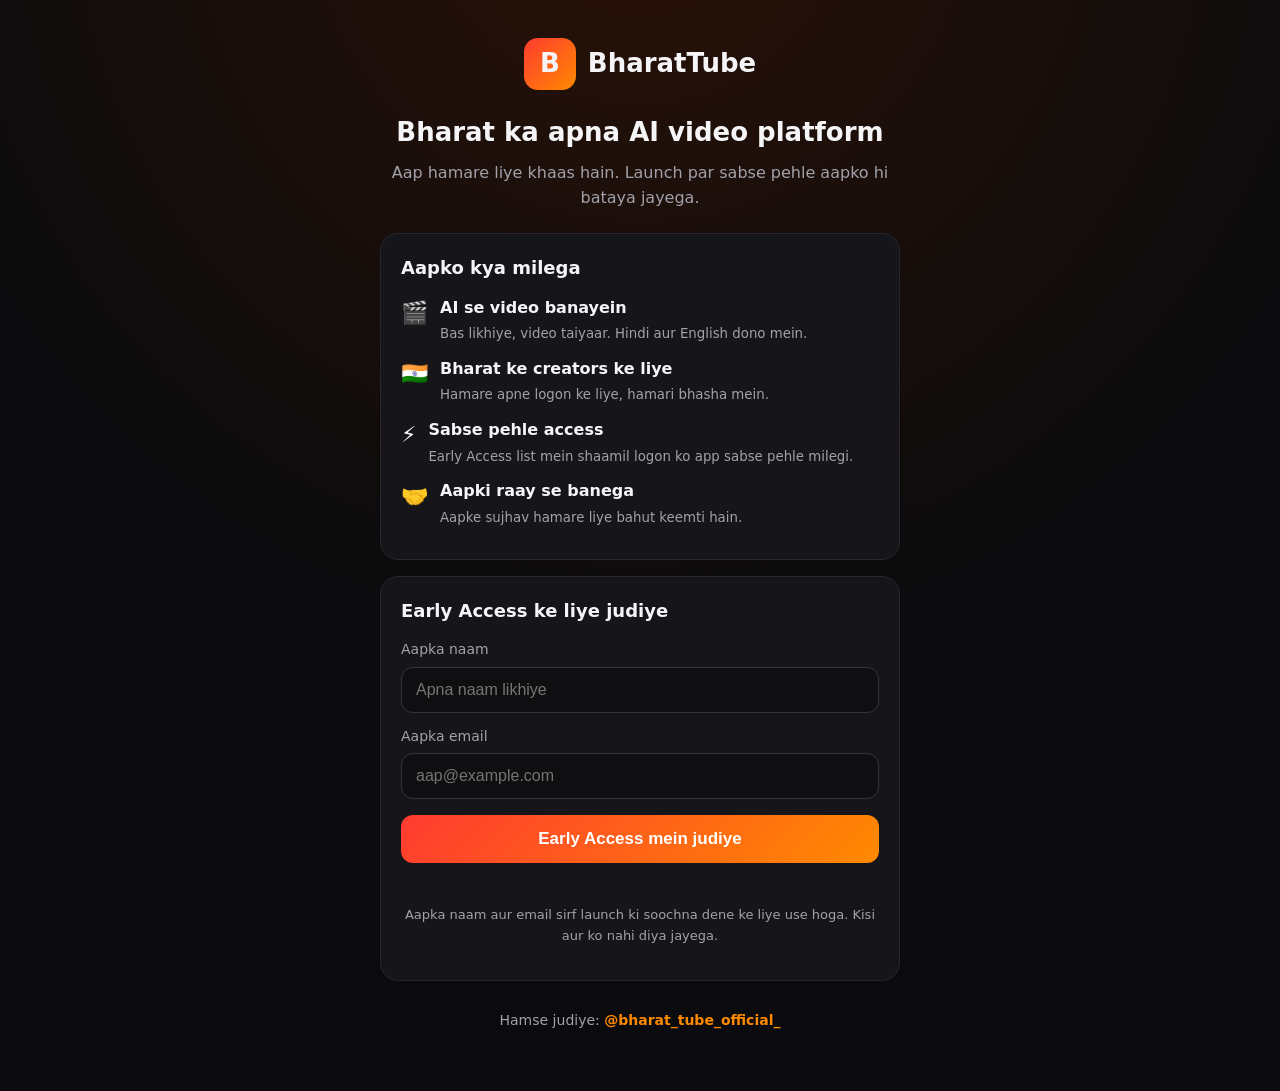
==== index.html @ d13e8d74 "Early access site" ====
<!doctype html><html lang="hi"><head><meta charset="utf-8"><meta name="viewport" content="width=device-width,initial-scale=1">
<title>BharatTube - Early Access</title><meta name="description" content="Bharat ka apna AI video platform. Early Access ke liye aaj hi apna naam darj karein.">
<link rel="stylesheet" href="style.css"></head><body><div class="wrap">
<div class="logo"><div class="mark">B</div><div class="brand">BharatTube</div></div>
<h1>Bharat ka apna AI video platform</h1>
<p class="sub">Aap hamare liye khaas hain. Launch par sabse pehle aapko hi bataya jayega.</p>
<div class="card"><h2>Aapko kya milega</h2>
<div class="f"><span>🎬</span><div><b>AI se video banayein</b><small>Bas likhiye, video taiyaar. Hindi aur English dono mein.</small></div></div>
<div class="f"><span>🇮🇳</span><div><b>Bharat ke creators ke liye</b><small>Hamare apne logon ke liye, hamari bhasha mein.</small></div></div>
<div class="f"><span>⚡</span><div><b>Sabse pehle access</b><small>Early Access list mein shaamil logon ko app sabse pehle milegi.</small></div></div>
<div class="f"><span>🤝</span><div><b>Aapki raay se banega</b><small>Aapke sujhav hamare liye bahut keemti hain.</small></div></div></div>
<div class="card" id="formCard"><h2>Early Access ke liye judiye</h2>
<form id="f"><label for="n">Aapka naam</label><input id="n" required maxlength="80" autocomplete="name" placeholder="Apna naam likhiye">
<label for="e">Aapka email</label><input id="e" type="email" required maxlength="120" autocomplete="email" placeholder="aap@example.com">
<button id="b">Early Access mein judiye</button><div class="msg" id="m"></div></form>
<p class="note">Aapka naam aur email sirf launch ki soochna dene ke liye use hoga. Kisi aur ko nahi diya jayega.</p></div>
<div class="card ok hide" id="ok"><h2 id="t"></h2><p>Aap Early Access list mein hain. Launch par sabse pehle aapko batayenge. Aapka bahut shukriya.</p><div class="num" id="pos"></div></div>
<footer>Hamse judiye: <a href="https://www.instagram.com/bharat_tube_official_/" target="_blank" rel="noopener">@bharat_tube_official_</a></footer>
</div><script src="config.js"></script><script src="app.js"></script></body></html>
---- style.css ----
:root{--bg:#0b0b0d;--card:#16161a;--red:#ff3b30;--orange:#ff8a00;--tx:#f5f5f7;--mu:#a1a1aa}
*{box-sizing:border-box}body{margin:0;background:radial-gradient(circle at 50% -10%,#2a1208,#0b0b0d 55%);color:var(--tx);font-family:system-ui,-apple-system,Segoe UI,Roboto,sans-serif;line-height:1.6}
.wrap{max-width:560px;margin:0 auto;padding:28px 20px 60px}
.logo{display:flex;align-items:center;gap:12px;justify-content:center;margin-top:10px}
.mark{width:52px;height:52px;border-radius:14px;background:linear-gradient(135deg,var(--red),var(--orange));display:grid;place-items:center;font-weight:800;font-size:26px}
.brand{font-size:26px;font-weight:800}
h1{text-align:center;font-size:26px;margin:22px 0 6px}
.sub{text-align:center;color:var(--mu);margin:0 0 22px}
.card{background:var(--card);border:1px solid #26262c;border-radius:18px;padding:20px;margin:16px 0}
.card h2{margin:0 0 12px;font-size:18px}
.f{display:flex;gap:12px;margin:10px 0}.f span{font-size:22px}.f b{display:block}.f small{color:var(--mu)}
label{display:block;margin:12px 0 6px;font-size:14px;color:var(--mu)}
input{width:100%;padding:13px 14px;border-radius:12px;border:1px solid #33333a;background:#0f0f12;color:var(--tx);font-size:16px}
input:focus{outline:2px solid var(--orange);border-color:transparent}
button{width:100%;margin-top:16px;padding:14px;border:0;border-radius:12px;background:linear-gradient(135deg,var(--red),var(--orange));color:#fff;font-size:17px;font-weight:700;cursor:pointer}
button:disabled{opacity:.6}
.msg{margin-top:12px;color:#ff6b61;font-size:14px;min-height:20px}
.ok{text-align:center}.ok h2{font-size:22px}.num{display:inline-block;margin-top:8px;padding:8px 18px;border-radius:999px;background:#241309;border:1px solid var(--orange);color:var(--orange);font-weight:700}
.note{color:var(--mu);font-size:13px;text-align:center;margin-top:10px}
footer{text-align:center;margin-top:28px;color:var(--mu);font-size:14px}footer a{color:var(--orange);text-decoration:none;font-weight:600}
table{width:100%;border-collapse:collapse;font-size:14px}td,th{text-align:left;padding:8px 6px;border-bottom:1px solid #26262c;word-break:break-all}
.stat{font-size:40px;font-weight:800;color:var(--orange)}
.hide{display:none}
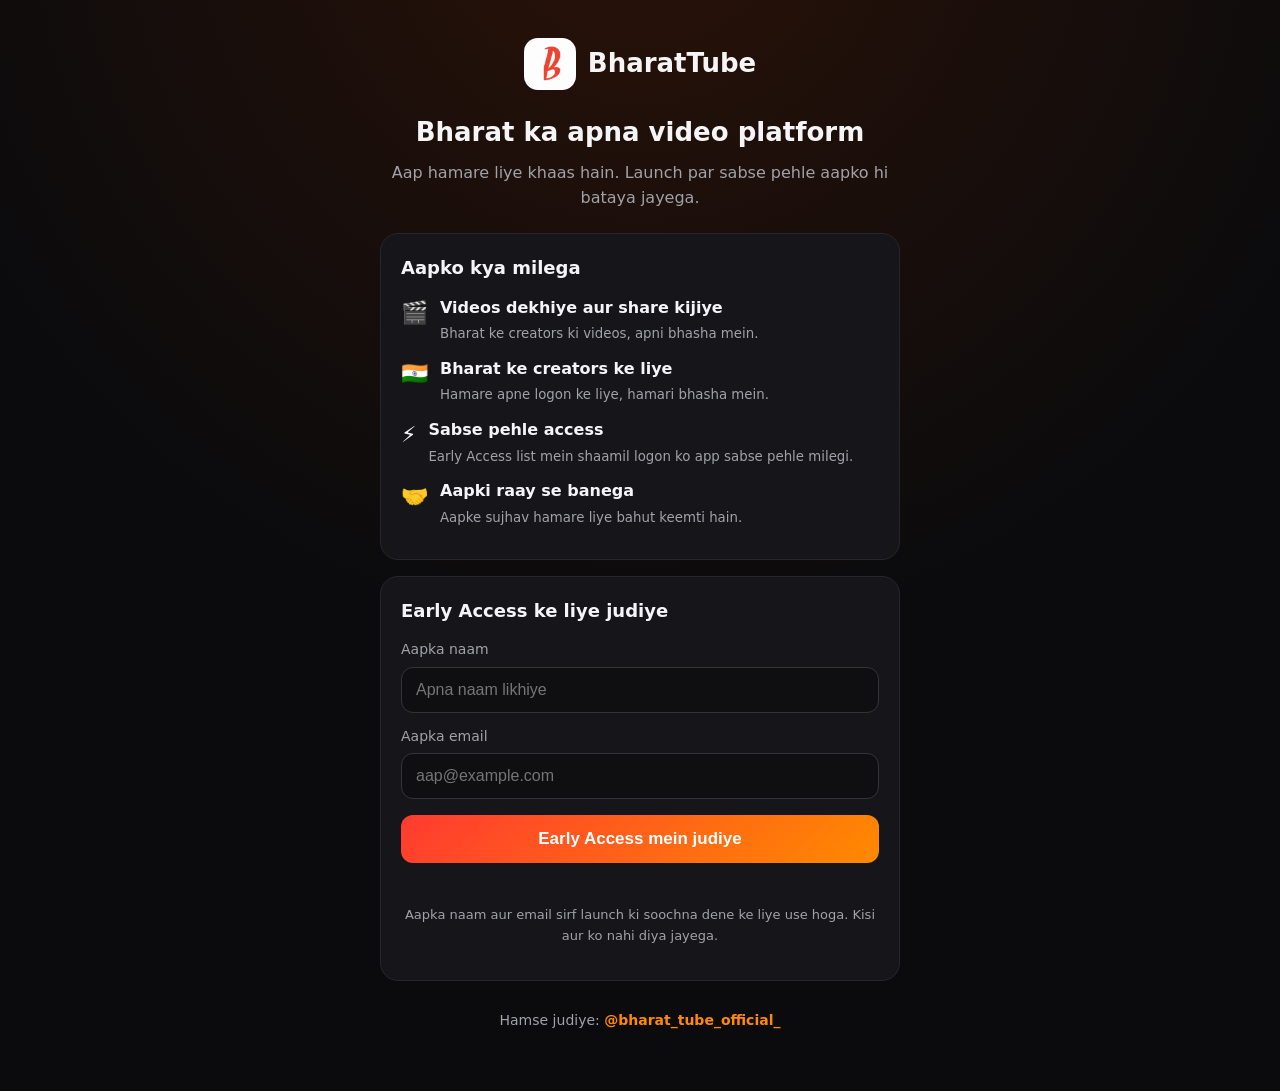
==== commit 9ffc66ce: "Fix copy: BharatTube is a YouTube-like Indian video app, not AI; use Instagram profile photo as logo" ====
--- a/index.html
+++ b/index.html
@@ -1,11 +1,11 @@
 <!doctype html><html lang="hi"><head><meta charset="utf-8"><meta name="viewport" content="width=device-width,initial-scale=1">
-<title>BharatTube - Early Access</title><meta name="description" content="Bharat ka apna AI video platform. Early Access ke liye aaj hi apna naam darj karein.">
+<title>BharatTube - Early Access</title><meta name="description" content="Bharat ka apna video platform. Early Access ke liye aaj hi apna naam darj karein.">
 <link rel="stylesheet" href="style.css"></head><body><div class="wrap">
-<div class="logo"><div class="mark">B</div><div class="brand">BharatTube</div></div>
-<h1>Bharat ka apna AI video platform</h1>
+<div class="logo"><img class="mark" src="logo.jpg" alt="BharatTube logo"><div class="brand">BharatTube</div></div>
+<h1>Bharat ka apna video platform</h1>
 <p class="sub">Aap hamare liye khaas hain. Launch par sabse pehle aapko hi bataya jayega.</p>
 <div class="card"><h2>Aapko kya milega</h2>
-<div class="f"><span>🎬</span><div><b>AI se video banayein</b><small>Bas likhiye, video taiyaar. Hindi aur English dono mein.</small></div></div>
+<div class="f"><span>🎬</span><div><b>Videos dekhiye aur share kijiye</b><small>Bharat ke creators ki videos, apni bhasha mein.</small></div></div>
 <div class="f"><span>🇮🇳</span><div><b>Bharat ke creators ke liye</b><small>Hamare apne logon ke liye, hamari bhasha mein.</small></div></div>
 <div class="f"><span>⚡</span><div><b>Sabse pehle access</b><small>Early Access list mein shaamil logon ko app sabse pehle milegi.</small></div></div>
 <div class="f"><span>🤝</span><div><b>Aapki raay se banega</b><small>Aapke sujhav hamare liye bahut keemti hain.</small></div></div></div>
--- a/style.css
+++ b/style.css
@@ -2,7 +2,7 @@
 *{box-sizing:border-box}body{margin:0;background:radial-gradient(circle at 50% -10%,#2a1208,#0b0b0d 55%);color:var(--tx);font-family:system-ui,-apple-system,Segoe UI,Roboto,sans-serif;line-height:1.6}
 .wrap{max-width:560px;margin:0 auto;padding:28px 20px 60px}
 .logo{display:flex;align-items:center;gap:12px;justify-content:center;margin-top:10px}
-.mark{width:52px;height:52px;border-radius:14px;background:linear-gradient(135deg,var(--red),var(--orange));display:grid;place-items:center;font-weight:800;font-size:26px}
+.mark{width:52px;height:52px;border-radius:14px;object-fit:cover;background:#fff}
 .brand{font-size:26px;font-weight:800}
 h1{text-align:center;font-size:26px;margin:22px 0 6px}
 .sub{text-align:center;color:var(--mu);margin:0 0 22px}
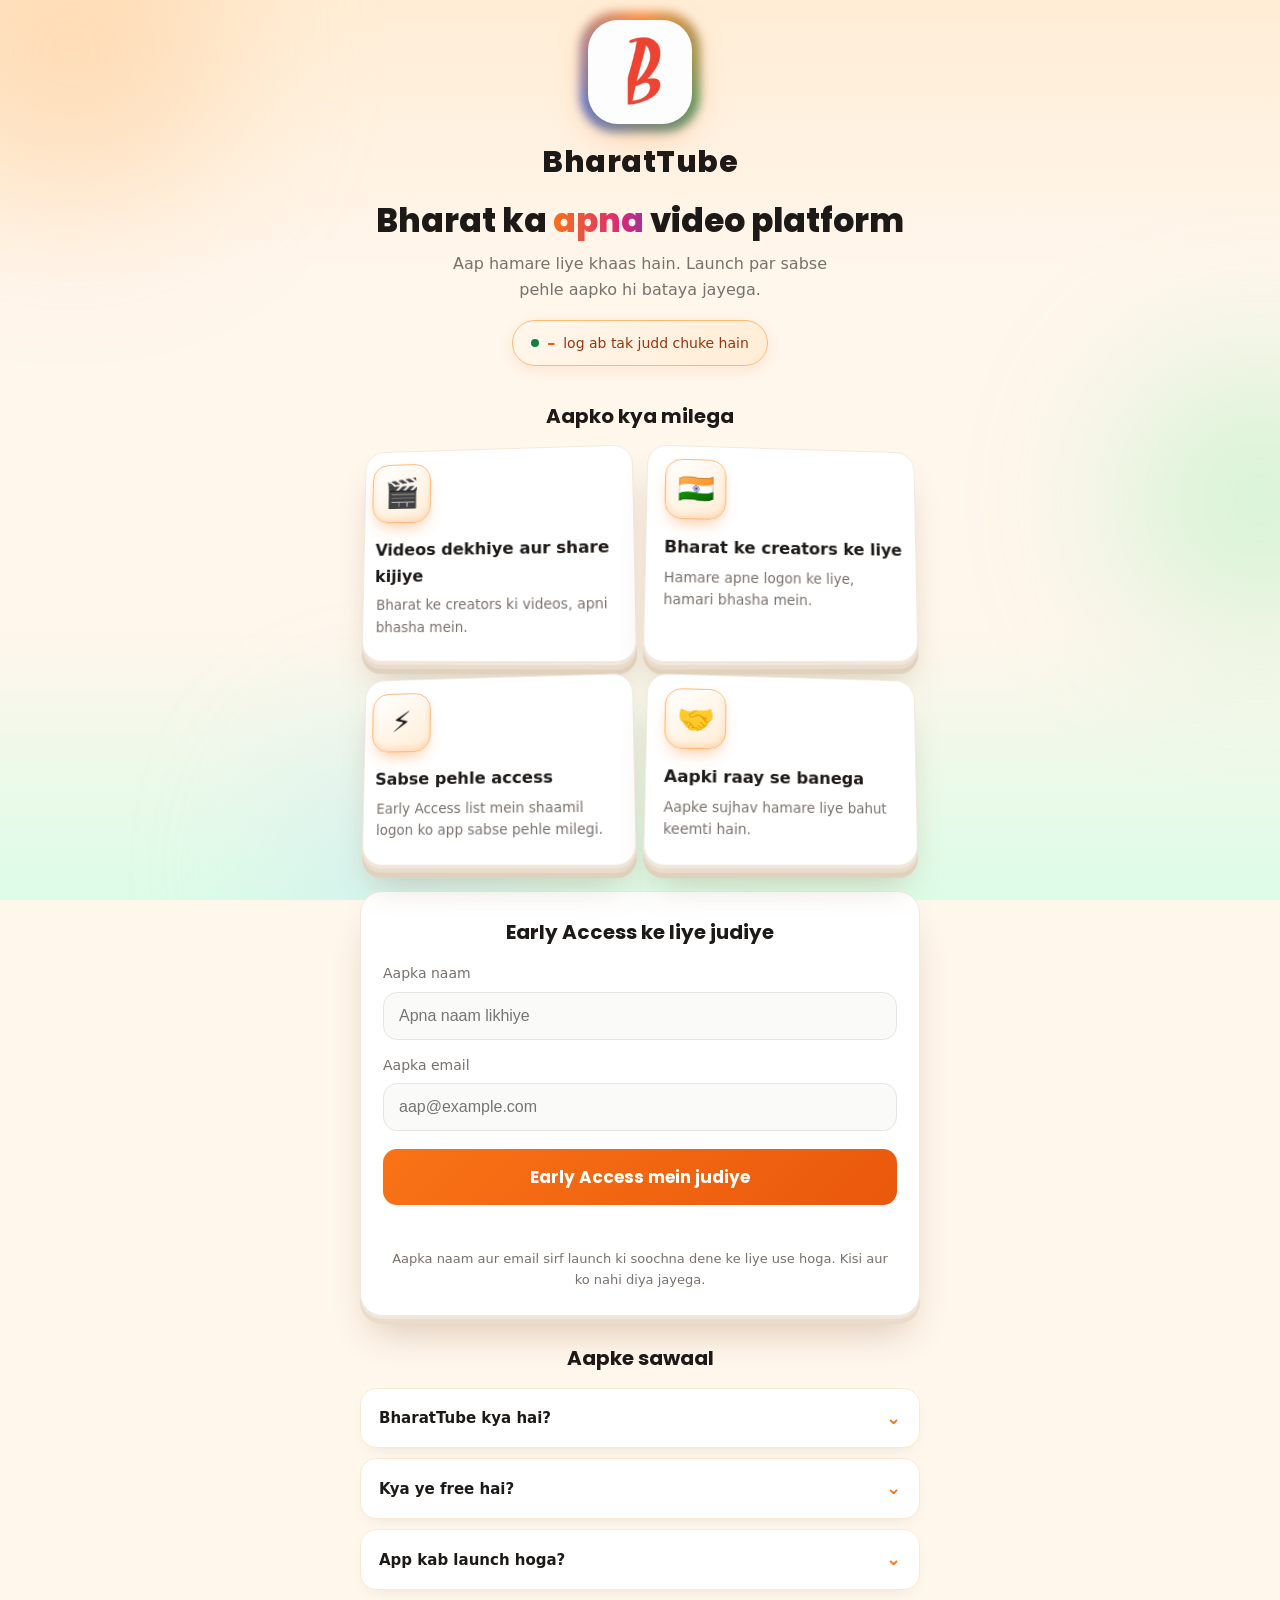
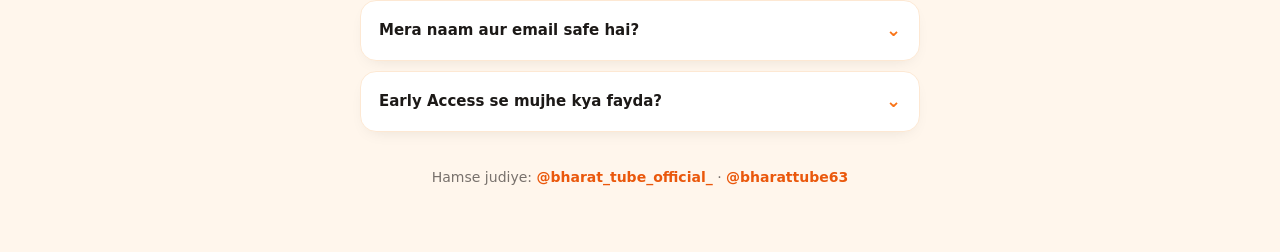
==== commit b723fba8: "Finalize: colorful Indian look becomes the live site (user picked option 2); preview folders removed" ====
--- a/index.html
+++ b/index.html
@@ -1,19 +1,44 @@
 <!doctype html><html lang="hi"><head><meta charset="utf-8"><meta name="viewport" content="width=device-width,initial-scale=1">
-<title>BharatTube - Early Access</title><meta name="description" content="Bharat ka apna video platform. Early Access ke liye aaj hi apna naam darj karein.">
-<link rel="stylesheet" href="style.css"></head><body><div class="wrap">
-<div class="logo"><img class="mark" src="logo.jpg" alt="BharatTube logo"><div class="brand">BharatTube</div></div>
-<h1>Bharat ka apna video platform</h1>
+<title>BharatTube - Early Access</title>
+<meta name="description" content="Bharat ka apna video platform. Early Access ke liye aaj hi apna naam darj karein.">
+<link rel="preconnect" href="https://fonts.googleapis.com"><link rel="preconnect" href="https://fonts.gstatic.com" crossorigin>
+<link href="https://fonts.googleapis.com/css2?family=Poppins:wght@500;600;700;800&display=swap" rel="stylesheet">
+<link rel="stylesheet" href="style.css"></head><body>
+<div class="orbs"><i class="o1"></i><i class="o2"></i><i class="o3"></i></div>
+<main class="wrap">
+<header class="hero reveal">
+<div class="logo"><span class="ring"></span><img class="mark" src="logo.jpg" alt="BharatTube logo"></div>
+<div class="brand">BharatTube</div>
+<h1>Bharat ka <span class="grad">apna</span> video platform</h1>
 <p class="sub">Aap hamare liye khaas hain. Launch par sabse pehle aapko hi bataya jayega.</p>
-<div class="card"><h2>Aapko kya milega</h2>
-<div class="f"><span>🎬</span><div><b>Videos dekhiye aur share kijiye</b><small>Bharat ke creators ki videos, apni bhasha mein.</small></div></div>
-<div class="f"><span>🇮🇳</span><div><b>Bharat ke creators ke liye</b><small>Hamare apne logon ke liye, hamari bhasha mein.</small></div></div>
-<div class="f"><span>⚡</span><div><b>Sabse pehle access</b><small>Early Access list mein shaamil logon ko app sabse pehle milegi.</small></div></div>
-<div class="f"><span>🤝</span><div><b>Aapki raay se banega</b><small>Aapke sujhav hamare liye bahut keemti hain.</small></div></div></div>
-<div class="card" id="formCard"><h2>Early Access ke liye judiye</h2>
+<div class="counter" id="counter" hidden><span class="dot"></span><b id="count">–</b><span>log ab tak judd chuke hain</span></div>
+</header>
+<section class="reveal"><h2 class="sect">Aapko kya milega</h2>
+<div class="grid">
+<div class="fcard"><div class="ico">🎬</div><b>Videos dekhiye aur share kijiye</b><small>Bharat ke creators ki videos, apni bhasha mein.</small></div>
+<div class="fcard"><div class="ico">🇮🇳</div><b>Bharat ke creators ke liye</b><small>Hamare apne logon ke liye, hamari bhasha mein.</small></div>
+<div class="fcard"><div class="ico">⚡</div><b>Sabse pehle access</b><small>Early Access list mein shaamil logon ko app sabse pehle milegi.</small></div>
+<div class="fcard"><div class="ico">🤝</div><b>Aapki raay se banega</b><small>Aapke sujhav hamare liye bahut keemti hain.</small></div>
+</div></section>
+<section class="card reveal" id="formCard"><h2>Early Access ke liye judiye</h2>
 <form id="f"><label for="n">Aapka naam</label><input id="n" required maxlength="80" autocomplete="name" placeholder="Apna naam likhiye">
 <label for="e">Aapka email</label><input id="e" type="email" required maxlength="120" autocomplete="email" placeholder="aap@example.com">
 <button id="b">Early Access mein judiye</button><div class="msg" id="m"></div></form>
-<p class="note">Aapka naam aur email sirf launch ki soochna dene ke liye use hoga. Kisi aur ko nahi diya jayega.</p></div>
-<div class="card ok hide" id="ok"><h2 id="t"></h2><p>Aap Early Access list mein hain. Launch par sabse pehle aapko batayenge. Aapka bahut shukriya.</p><div class="num" id="pos"></div></div>
-<footer>Hamse judiye: <a href="https://www.instagram.com/bharat_tube_official_/" target="_blank" rel="noopener">@bharat_tube_official_</a></footer>
-</div><script src="config.js"></script><script src="app.js"></script></body></html>
+<p class="note">Aapka naam aur email sirf launch ki soochna dene ke liye use hoga. Kisi aur ko nahi diya jayega.</p></section>
+<section class="card ok hide" id="ok"><div class="okemoji">🙏</div><h2 id="t"></h2>
+<p>Aap Early Access list mein hain. Launch par sabse pehle aapko batayenge. Aapka bahut shukriya.</p>
+<div class="num" id="pos"></div>
+<div class="insta-box"><p class="insta-txt">Updates pane ke liye humare Instagram page ko follow kijiye</p>
+<div class="insta-btns"><a class="insta-btn" href="https://www.instagram.com/bharat_tube_official_/" target="_blank" rel="noopener"><span class="ig-ico">📸</span>@bharat_tube_official_</a>
+<a class="insta-btn" href="https://www.instagram.com/bharattube63/" target="_blank" rel="noopener"><span class="ig-ico">📸</span>@bharattube63</a></div></div></section>
+<section class="faq reveal"><h2 class="sect">Aapke sawaal</h2>
+<details><summary>BharatTube kya hai?<span class="chev">⌄</span></summary><p>Bharat ka apna video platform — YouTube ki tarah, par hamare apne creators aur apni bhasha ke liye bana.</p></details>
+<details><summary>Kya ye free hai?<span class="chev">⌄</span></summary><p>Ji haan, Early Access bilkul free hai. Aapko kuchh nahi dena hai.</p></details>
+<details><summary>App kab launch hoga?<span class="chev">⌄</span></summary><p>Launch ki tareekh jald ghoshit ki jayegi. Early Access list mein judne wale log sabse pehle jaanenge.</p></details>
+<details><summary>Mera naam aur email safe hai?<span class="chev">⌄</span></summary><p>Ji bilkul. Aapki jaankari sirf launch ki soochna ke liye hai — na bechenge, na kisi ke saath baantenge.</p></details>
+<details><summary>Early Access se mujhe kya fayda?<span class="chev">⌄</span></summary><p>App sabse pehle aapko milegi, aur aapki raay se platform ka shape banega.</p></details>
+</section>
+<footer>Hamse judiye: <a href="https://www.instagram.com/bharat_tube_official_/" target="_blank" rel="noopener">@bharat_tube_official_</a> · <a href="https://www.instagram.com/bharattube63/" target="_blank" rel="noopener">@bharattube63</a></footer>
+</main>
+<canvas id="confetti"></canvas>
+<script src="config.js"></script><script src="app.js"></script></body></html>
--- a/style.css
+++ b/style.css
@@ -1,23 +1,69 @@
-:root{--bg:#0b0b0d;--card:#16161a;--red:#ff3b30;--orange:#ff8a00;--tx:#f5f5f7;--mu:#a1a1aa}
-*{box-sizing:border-box}body{margin:0;background:radial-gradient(circle at 50% -10%,#2a1208,#0b0b0d 55%);color:var(--tx);font-family:system-ui,-apple-system,Segoe UI,Roboto,sans-serif;line-height:1.6}
-.wrap{max-width:560px;margin:0 auto;padding:28px 20px 60px}
-.logo{display:flex;align-items:center;gap:12px;justify-content:center;margin-top:10px}
-.mark{width:52px;height:52px;border-radius:14px;object-fit:cover;background:#fff}
-.brand{font-size:26px;font-weight:800}
-h1{text-align:center;font-size:26px;margin:22px 0 6px}
-.sub{text-align:center;color:var(--mu);margin:0 0 22px}
-.card{background:var(--card);border:1px solid #26262c;border-radius:18px;padding:20px;margin:16px 0}
-.card h2{margin:0 0 12px;font-size:18px}
-.f{display:flex;gap:12px;margin:10px 0}.f span{font-size:22px}.f b{display:block}.f small{color:var(--mu)}
-label{display:block;margin:12px 0 6px;font-size:14px;color:var(--mu)}
-input{width:100%;padding:13px 14px;border-radius:12px;border:1px solid #33333a;background:#0f0f12;color:var(--tx);font-size:16px}
-input:focus{outline:2px solid var(--orange);border-color:transparent}
-button{width:100%;margin-top:16px;padding:14px;border:0;border-radius:12px;background:linear-gradient(135deg,var(--red),var(--orange));color:#fff;font-size:17px;font-weight:700;cursor:pointer}
-button:disabled{opacity:.6}
-.msg{margin-top:12px;color:#ff6b61;font-size:14px;min-height:20px}
-.ok{text-align:center}.ok h2{font-size:22px}.num{display:inline-block;margin-top:8px;padding:8px 18px;border-radius:999px;background:#241309;border:1px solid var(--orange);color:var(--orange);font-weight:700}
-.note{color:var(--mu);font-size:13px;text-align:center;margin-top:10px}
-footer{text-align:center;margin-top:28px;color:var(--mu);font-size:14px}footer a{color:var(--orange);text-decoration:none;font-weight:600}
-table{width:100%;border-collapse:collapse;font-size:14px}td,th{text-align:left;padding:8px 6px;border-bottom:1px solid #26262c;word-break:break-all}
-.stat{font-size:40px;font-weight:800;color:var(--orange)}
+:root{--bg:#fff6ec;--card:#ffffff;--saffron:#f97316;--saffron-d:#ea580c;--green:#15803d;--blue:#1d4ed8;--pink:#db2777;--tx:#1c1917;--mu:#78716c}
+*{box-sizing:border-box}
+body{margin:0;background:var(--bg);color:var(--tx);font-family:system-ui,-apple-system,"Segoe UI",Roboto,sans-serif;line-height:1.6;overflow-x:hidden}
+.orbs{position:fixed;inset:0;z-index:-1;overflow:hidden;background:linear-gradient(180deg,#ffedd5,#fff6ec 30%,#fff6ec 70%,#dcfce7)}
+.orbs i{position:absolute;border-radius:50%;filter:blur(80px);opacity:.35;animation:drift 20s ease-in-out infinite alternate}
+.o1{width:320px;height:320px;background:#fdba74;top:-110px;left:-90px}
+.o2{width:280px;height:280px;background:#86efac;top:40%;right:-120px;animation-delay:-7s}
+.o3{width:240px;height:240px;background:#bfdbfe;bottom:-90px;left:22%;animation-delay:-13s}
+@keyframes drift{from{transform:translate(0,0) scale(1)}to{transform:translate(-36px,44px) scale(1.12)}}
+.wrap{max-width:600px;margin:0 auto;padding:14px 20px 64px}
+.hero{text-align:center;margin-bottom:34px}
+.logo{position:relative;width:104px;height:104px;margin:6px auto 14px}
+.logo .mark{width:104px;height:104px;border-radius:30px;object-fit:cover;position:relative;z-index:1;box-shadow:0 10px 34px rgba(249,115,22,.35)}
+.logo .ring{position:absolute;inset:-8px;border-radius:36px;background:conic-gradient(from 0deg,#f97316,#15803d,#1d4ed8,#f97316);animation:spin 7s linear infinite;filter:blur(5px);opacity:.75}
+@keyframes spin{to{transform:rotate(360deg)}}
+.brand{font-family:Poppins,system-ui,sans-serif;font-size:30px;font-weight:800;letter-spacing:.5px;color:#1c1917}
+h1{font-family:Poppins,system-ui,sans-serif;font-size:33px;line-height:1.25;margin:14px 0 10px;font-weight:800;color:#1c1917}
+.grad{background:linear-gradient(90deg,#f97316,#db2777,#1d4ed8,#15803d,#f97316);background-size:300% 100%;-webkit-background-clip:text;background-clip:text;color:transparent;animation:gradmove 7s linear infinite}
+@keyframes gradmove{to{background-position:300% 0}}
+.sub{color:var(--mu);margin:0 auto 18px;max-width:420px}
+.counter{display:inline-flex;align-items:center;gap:8px;padding:9px 18px;border-radius:999px;background:linear-gradient(135deg,#fff7ed,#ffedd5);border:1px solid #fdba74;font-size:14px;color:#9a3412;box-shadow:0 4px 14px rgba(249,115,22,.12)}
+.counter b{font-size:16px;color:var(--saffron-d)}
+.dot{width:8px;height:8px;border-radius:50%;background:var(--green);animation:pulse 1.6s ease-in-out infinite}
+@keyframes pulse{0%,100%{box-shadow:0 0 0 0 rgba(21,128,61,.5)}50%{box-shadow:0 0 0 7px rgba(21,128,61,0)}}
+.sect{font-family:Poppins,system-ui,sans-serif;font-size:20px;margin:0 0 14px;text-align:center}
+.grid{display:grid;grid-template-columns:1fr 1fr;gap:14px;margin-bottom:26px}
+@media(max-width:480px){.grid{grid-template-columns:1fr}}
+.fcard{position:relative;background:var(--card);border:1px solid #f3e9dd;border-radius:20px;padding:22px 18px;transform-style:preserve-3d;transform:perspective(800px) rotateX(7deg) rotateY(var(--ry,-7deg));box-shadow:0 3px 0 #f0e6d9,0 7px 0 #e9dccc,0 12px 0 #e0d1bd,0 26px 34px -12px rgba(140,100,60,.35);transition:transform .18s ease,box-shadow .25s ease;will-change:transform}
+.fcard:nth-child(even){--ry:7deg}
+.fcard:hover{box-shadow:0 3px 0 #f0e6d9,0 7px 0 #e9dccc,0 12px 0 #e0d1bd,0 32px 44px -12px rgba(140,100,60,.45)}
+.fcard:active{transform:perspective(800px) rotateX(2deg) rotateY(0) translateY(5px);box-shadow:0 2px 0 #f0e6d9,0 4px 0 #e9dccc,0 14px 22px -8px rgba(140,100,60,.3)}
+.ico{width:58px;height:58px;display:grid;place-items:center;font-size:28px;border-radius:16px;background:linear-gradient(145deg,#ffffff,#ffedd5);border:1px solid #fdba74;box-shadow:0 8px 16px -6px rgba(249,115,22,.45),inset 0 2px 0 #fff,inset 0 -3px 6px rgba(249,115,22,.18);margin-bottom:12px;transform:translateZ(38px)}
+.fcard b{display:block;font-size:16px;margin-bottom:5px;transform:translateZ(24px)}
+.fcard small{color:var(--mu);font-size:13.5px;transform:translateZ(18px);display:block}
+.card{background:var(--card);border-radius:22px;padding:24px 22px;margin:18px 0;border:1px solid #f3e9dd;transform:perspective(900px) rotateX(3deg);box-shadow:0 3px 0 #f0e6d9,0 8px 0 #e9dccc,0 26px 36px -12px rgba(140,100,60,.32)}
+.card h2{font-family:Poppins,system-ui,sans-serif;margin:0 0 14px;font-size:20px;text-align:center}
+label{display:block;margin:14px 0 7px;font-size:14px;color:var(--mu)}
+input{width:100%;padding:14px 15px;border-radius:14px;border:1.5px solid #e7e5e4;background:#fafaf9;color:var(--tx);font-size:16px;transition:border-color .2s,box-shadow .2s}
+input:focus{outline:0;border-color:var(--saffron);box-shadow:0 0 0 4px rgba(249,115,22,.15);background:#fff}
+button{width:100%;margin-top:18px;padding:15px;border:0;border-radius:14px;background:linear-gradient(135deg,var(--saffron),var(--saffron-d));color:#fff;font-size:17px;font-weight:700;font-family:Poppins,system-ui,sans-serif;cursor:pointer;transition:transform .15s,box-shadow .2s}
+button:hover{transform:translateY(-2px);box-shadow:0 12px 28px -10px rgba(249,115,22,.55)}
+button:disabled{opacity:.6;transform:none}
+.msg{margin-top:12px;color:#dc2626;font-size:14px;min-height:20px;text-align:center}
+.note{color:var(--mu);font-size:13px;text-align:center;margin:12px 0 0}
+.ok{text-align:center}
+.okemoji{font-size:44px;animation:pop .5s cubic-bezier(.2,1.6,.4,1)}
+@keyframes pop{from{transform:scale(0)}to{transform:scale(1)}}
+.ok h2{font-size:24px}
+.num{display:inline-block;margin-top:10px;padding:9px 22px;border-radius:999px;background:#fff7ed;border:1.5px solid var(--saffron);color:var(--saffron-d);font-weight:700;font-size:17px}
+.insta-box{margin-top:22px;padding-top:20px;border-top:1px solid #f5f5f4}
+.insta-txt{color:var(--tx);font-size:15px;margin:0 0 12px}
+.insta-btns{display:flex;flex-direction:column;gap:10px}
+.insta-btn{display:flex;align-items:center;justify-content:center;gap:8px;padding:13px;border-radius:14px;background:linear-gradient(135deg,#833ab4,#fd1d1d,#fcb045);color:#fff;font-weight:700;font-size:15px;text-decoration:none;transition:transform .15s,box-shadow .2s}
+.insta-btn:hover{transform:translateY(-2px);box-shadow:0 10px 26px -10px rgba(253,29,29,.45)}
+.faq{margin:26px 0}
+details{background:var(--card);border:1px solid #fde8d3;border-radius:16px;margin:10px 0;overflow:hidden;box-shadow:0 6px 18px -10px rgba(28,25,23,.15)}
+summary{cursor:pointer;padding:15px 18px;font-weight:600;font-size:15px;list-style:none;display:flex;justify-content:space-between;align-items:center;gap:10px}
+summary::-webkit-details-marker{display:none}
+.chev{transition:transform .25s;color:var(--saffron);font-size:18px}
+details[open] .chev{transform:rotate(180deg)}
+details p{margin:0;padding:0 18px 16px;color:var(--mu);font-size:14.5px}
+footer{text-align:center;margin-top:34px;color:var(--mu);font-size:14px}
+footer a{color:var(--saffron-d);text-decoration:none;font-weight:600}
+.reveal{opacity:0;transform:translateY(26px);transition:opacity .7s ease,transform .7s ease}
+.reveal.in{opacity:1;transform:none}
+#confetti{position:fixed;inset:0;pointer-events:none;z-index:50}
 .hide{display:none}
+table{width:100%;border-collapse:collapse;font-size:14px}td,th{text-align:left;padding:8px 6px;border-bottom:1px solid #f5f5f4;word-break:break-all}
+.stat{font-size:40px;font-weight:800;color:var(--saffron-d)}
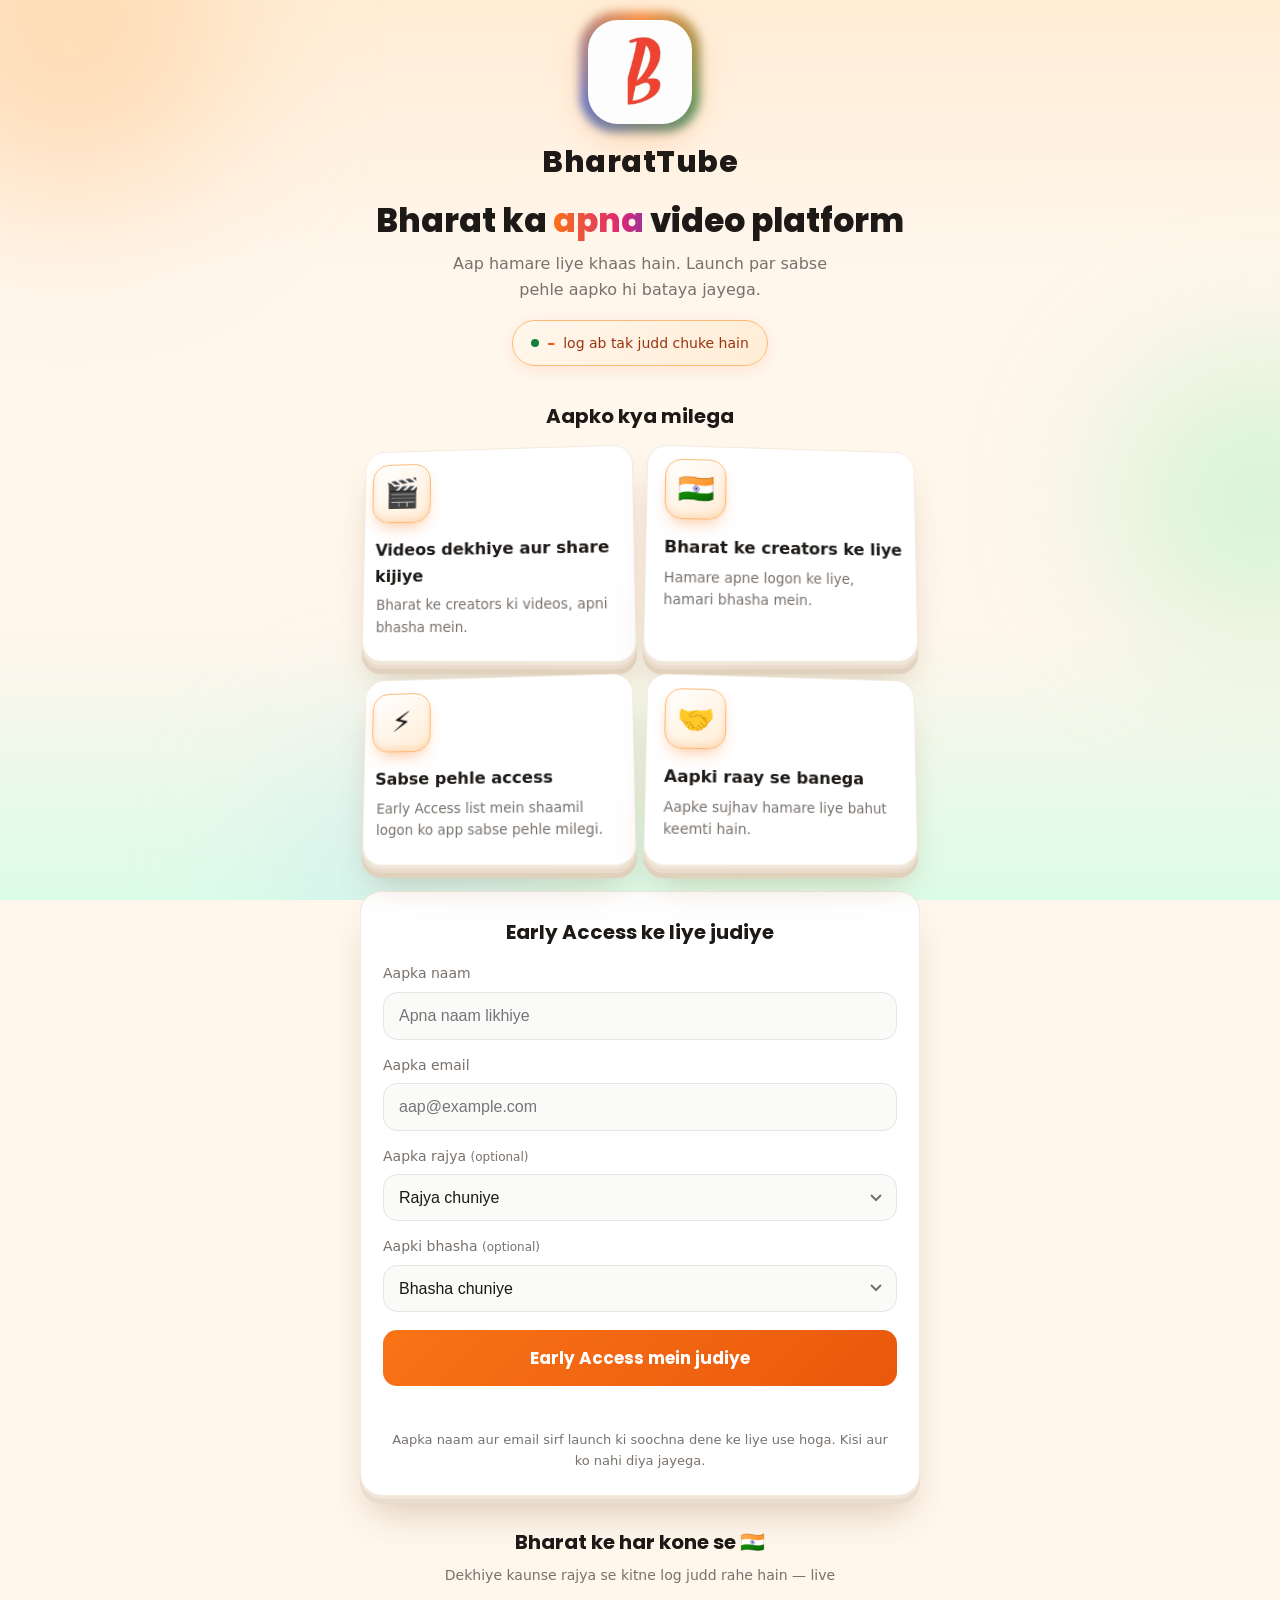
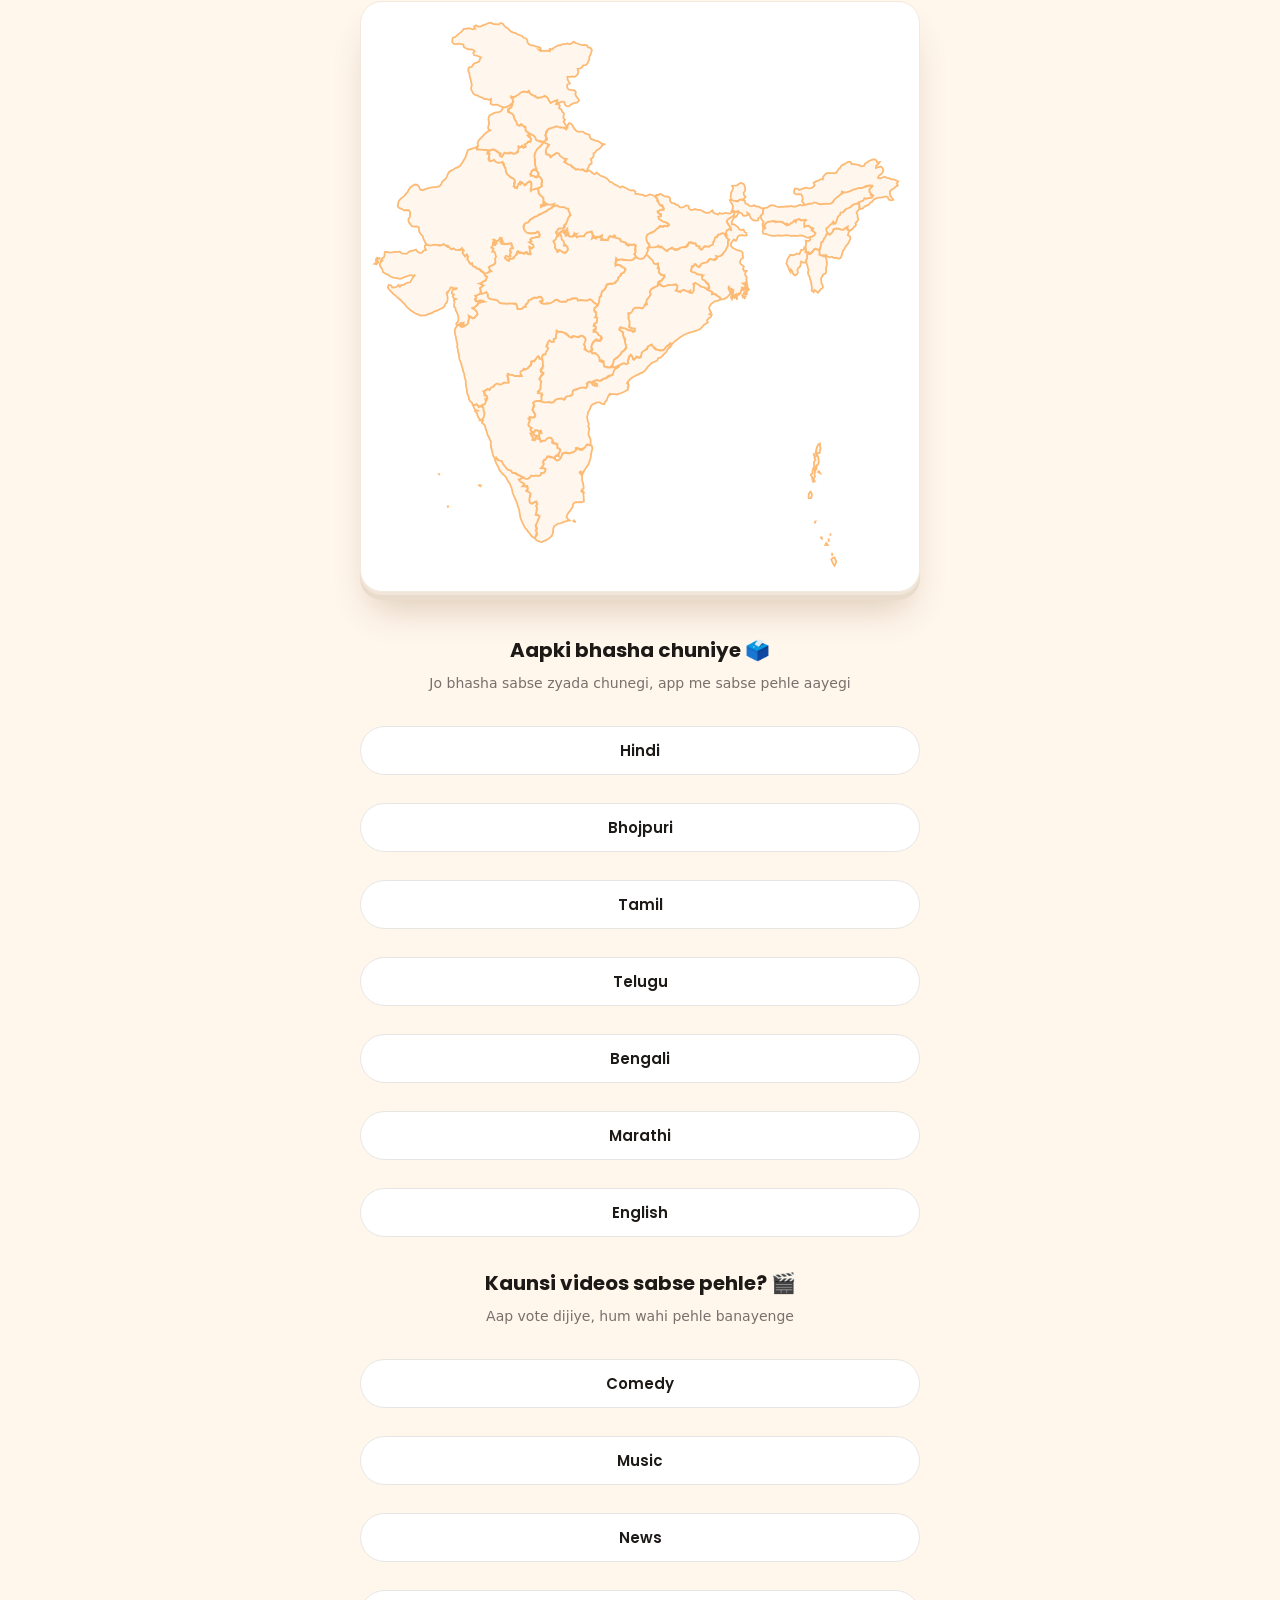
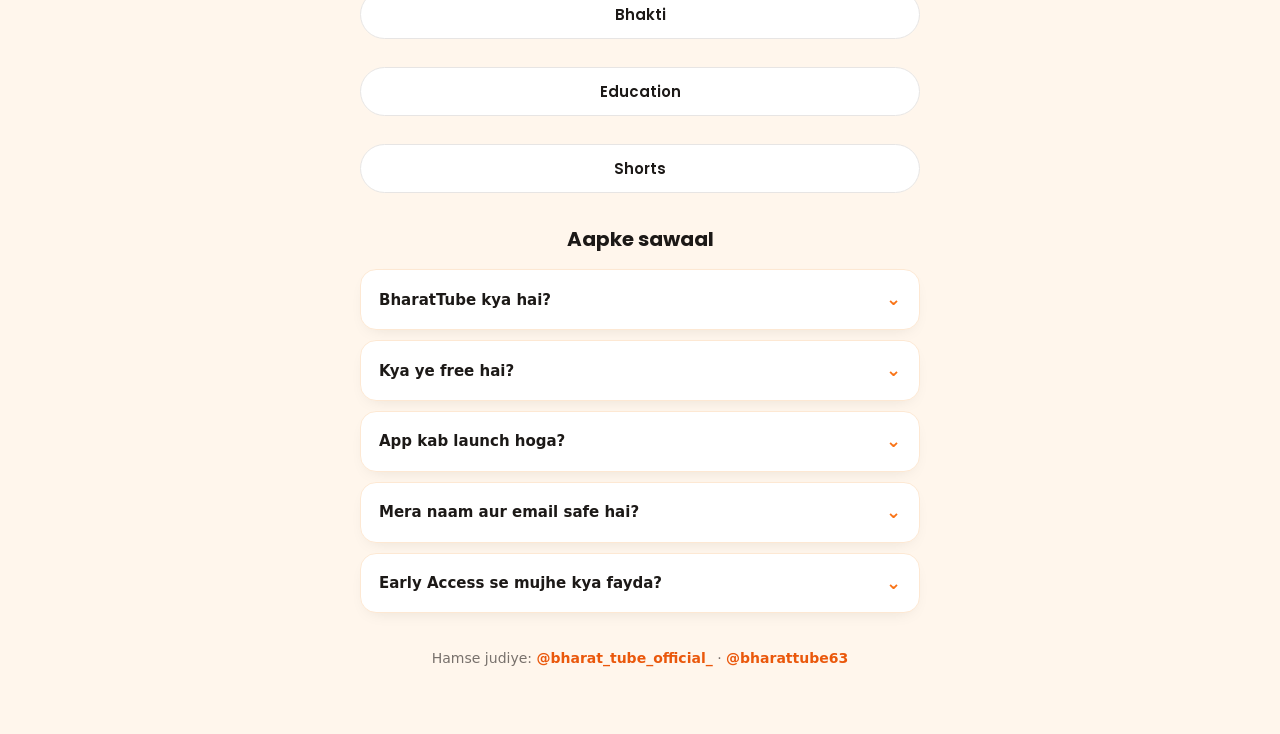
==== commit e633f128: "Promote v2 to root: official-map round-2 site goes live" ====
--- a/index.html
+++ b/index.html
@@ -5,6 +5,7 @@
 <link href="https://fonts.googleapis.com/css2?family=Poppins:wght@500;600;700;800&display=swap" rel="stylesheet">
 <link rel="stylesheet" href="style.css"></head><body>
 <div class="orbs"><i class="o1"></i><i class="o2"></i><i class="o3"></i></div>
+<div id="intro" hidden><div class="intro-box"><img src="logo.jpg" alt="BharatTube"><div class="intro-brand">BharatTube</div><div class="intro-tag">Bharat ka apna video platform</div></div></div>
 <main class="wrap">
 <header class="hero reveal">
 <div class="logo"><span class="ring"></span><img class="mark" src="logo.jpg" alt="BharatTube logo"></div>
@@ -21,22 +22,42 @@
 <div class="fcard"><div class="ico">🤝</div><b>Aapki raay se banega</b><small>Aapke sujhav hamare liye bahut keemti hain.</small></div>
 </div></section>
 <section class="card reveal" id="formCard"><h2>Early Access ke liye judiye</h2>
+<p class="refnote" id="refNote" hidden>🎉 Aap apne dost ke link se aaye hain — aapka judna unhe list mein aage badhayega!</p>
 <form id="f"><label for="n">Aapka naam</label><input id="n" required maxlength="80" autocomplete="name" placeholder="Apna naam likhiye">
 <label for="e">Aapka email</label><input id="e" type="email" required maxlength="120" autocomplete="email" placeholder="aap@example.com">
+<label for="st">Aapka rajya <span class="opt">(optional)</span></label><select id="st"><option value="">Rajya chuniye</option></select>
+<label for="lg">Aapki bhasha <span class="opt">(optional)</span></label><select id="lg"><option value="">Bhasha chuniye</option></select>
 <button id="b">Early Access mein judiye</button><div class="msg" id="m"></div></form>
 <p class="note">Aapka naam aur email sirf launch ki soochna dene ke liye use hoga. Kisi aur ko nahi diya jayega.</p></section>
 <section class="card ok hide" id="ok"><div class="okemoji">🙏</div><h2 id="t"></h2>
 <p>Aap Early Access list mein hain. Launch par sabse pehle aapko batayenge. Aapka bahut shukriya.</p>
 <div class="num" id="pos"></div>
+<div class="ccard-box"><h3>Aapka Creator Card</h3><p class="tiny">Apni Insta story par lagayiye aur doston ko bataiye</p>
+<canvas id="ccard" width="540" height="960"></canvas>
+<button type="button" class="dl" id="dlcard">Card download karein ⬇️</button></div>
+<div class="ref-box"><h3>Doston ko jodiye, list mein aage badhiye 🔥</h3><p class="tiny">Jitne log aapke link se juddenge, aap launch line mein utne aage.</p>
+<div class="reflink"><input id="reflink" readonly><button type="button" id="copylink">Copy</button></div>
+<a class="wa-share" id="washare" target="_blank" rel="noopener" href="#">WhatsApp par share karein</a>
+<div class="refcount" id="refcount"></div></div>
 <div class="insta-box"><p class="insta-txt">Updates pane ke liye humare Instagram page ko follow kijiye</p>
 <div class="insta-btns"><a class="insta-btn" href="https://www.instagram.com/bharat_tube_official_/" target="_blank" rel="noopener"><span class="ig-ico">📸</span>@bharat_tube_official_</a>
 <a class="insta-btn" href="https://www.instagram.com/bharattube63/" target="_blank" rel="noopener"><span class="ig-ico">📸</span>@bharattube63</a></div></div></section>
+<section class="reveal mapsect"><h2 class="sect">Bharat ke har kone se 🇮🇳</h2>
+<p class="sub2">Dekhiye kaunse rajya se kitne log judd rahe hain — live</p>
+<div class="mapwrap"><svg id="bharatmap" viewBox="0 0 360 370" role="img" aria-label="Bharat map"><path class="country" d="M310.2,359.5L310.7,361.0L311.4,362.4L310.8,363.9L310.1,365.2L309.3,363.9L308.6,362.5L308.0,361.0L309.1,359.8ZM308.6,357.1L308.7,358.6L308.5,357.1ZM304.6,350.1L305.6,351.3L304.0,351.2ZM306.3,347.6L306.4,349.2L306.2,347.6ZM301.5,346.1L302.1,347.6L301.1,346.3ZM307.4,343.5L307.5,345.1L307.4,343.5ZM297.5,335.5L296.8,336.9L297.3,335.5ZM294.2,315.6L295.0,317.0L295.0,318.5L294.4,320.0L292.9,320.0L292.8,318.4L293.0,316.9L294.0,315.7ZM295.7,308.3L296.3,309.7L295.5,308.4ZM299.7,301.9L300.5,303.2L299.1,302.5ZM296.4,299.5L296.9,301.0L297.1,302.5L296.7,304.1L297.1,305.6L296.0,306.7L296.7,308.1L295.3,307.3L295.1,305.7L294.2,304.4L295.3,303.3L295.5,301.7L295.8,300.2ZM297.9,298.7L298.2,300.3L297.3,301.5L297.2,300.0ZM298.8,291.4L299.4,292.9L299.5,294.4L299.7,296.0L299.0,297.4L298.2,298.7L296.6,298.7L296.4,297.1L296.5,295.6L297.4,294.3L296.7,293.0L297.5,291.7ZM296.4,290.5L296.6,292.0L296.3,290.5ZM300.4,283.5L300.4,285.1L300.9,286.6L300.4,288.1L300.3,289.7L298.7,289.7L298.3,291.2L297.5,289.8L297.9,288.3L298.1,286.8L298.6,285.3L299.4,283.9ZM160.7,250.4L159.3,251.1L160.7,250.4ZM200.2,216.4L201.1,217.7L200.1,219.0L198.7,219.9L198.1,221.4L197.1,222.7L195.9,223.7L194.9,224.9L193.8,226.0L192.2,226.2L191.6,227.7L190.1,228.5L188.6,229.1L187.3,230.0L186.2,231.2L185.0,232.3L184.2,233.6L183.1,234.8L181.9,235.8L180.4,236.3L179.0,237.1L177.5,237.8L176.0,238.5L174.6,239.4L173.3,240.4L172.2,241.6L171.3,243.0L172.2,244.2L172.0,242.7L172.5,244.3L171.8,245.7L172.0,247.3L170.6,248.1L169.1,248.9L167.6,249.6L166.1,250.0L164.6,250.6L163.0,250.3L161.3,250.3L159.8,250.1L158.9,251.4L158.3,252.8L157.8,254.4L156.6,255.6L156.1,257.1L154.6,256.9L153.1,255.9L151.5,255.9L149.9,256.5L148.5,257.1L147.3,258.2L146.7,259.7L146.1,261.1L145.2,262.5L145.0,264.1L144.6,265.7L144.9,267.3L145.1,268.9L145.8,270.3L145.3,271.9L146.1,273.4L145.8,274.9L145.5,276.6L145.7,278.2L146.5,279.6L147.0,281.1L146.9,282.7L147.0,284.3L145.5,284.3L143.9,284.6L143.3,286.1L141.8,286.6L140.6,287.7L139.1,287.3L137.6,286.4L137.2,287.9L135.9,288.9L134.4,289.3L133.0,290.1L131.5,289.5L129.9,289.4L128.5,290.1L127.6,291.4L127.1,293.0L126.1,294.1L124.6,294.9L123.3,294.0L123.0,292.1L124.3,291.1L125.6,292.0L125.6,290.4L126.2,288.9L126.8,287.5L125.5,286.6L124.6,285.4L124.8,283.8L123.2,283.4L121.9,282.5L121.5,281.0L120.6,279.7L119.0,279.5L117.6,280.2L116.6,281.5L115.0,281.6L113.5,282.2L113.0,280.7L111.5,280.2L110.2,279.3L110.0,280.9L108.4,281.1L108.5,279.2L107.4,278.1L106.7,276.5L108.3,276.3L108.9,277.8L110.4,278.3L112.0,278.4L112.8,279.8L112.6,278.2L112.7,276.5L114.2,276.3L113.4,274.8L111.8,275.0L110.2,274.4L109.3,275.8L107.8,275.5L106.7,274.3L107.6,272.9L106.2,272.2L105.2,271.0L105.6,269.4L106.3,268.0L105.3,266.7L106.7,266.0L108.3,266.0L109.7,265.1L109.5,263.5L108.6,262.1L107.9,260.7L108.4,259.2L109.0,257.7L108.4,256.2L109.6,255.2L111.1,254.9L112.8,255.1L114.4,255.3L116.0,255.8L117.5,255.9L119.2,255.8L120.8,256.1L122.2,255.5L123.2,254.3L124.7,253.5L126.3,253.5L128.0,253.5L129.6,253.9L130.1,252.4L131.6,251.7L133.6,251.5L134.8,250.3L134.9,248.7L135.9,247.4L137.5,247.0L139.1,246.5L140.8,246.0L142.4,245.9L144.0,246.0L144.9,244.5L144.7,242.7L146.1,242.0L147.6,242.6L148.3,244.1L149.8,244.8L151.4,244.8L151.1,243.2L149.5,243.0L148.6,241.7L150.1,241.1L151.7,241.0L153.3,241.7L154.5,240.5L156.1,240.1L157.9,239.5L159.2,238.4L160.7,238.0L162.0,236.9L162.3,235.3L163.0,233.9L164.3,233.1L165.6,232.2L166.6,230.8L168.0,230.0L169.5,229.7L170.9,230.4L172.2,229.5L171.8,228.0L172.7,226.7L172.7,225.1L173.8,223.9L174.7,225.2L175.2,226.8L176.8,226.6L177.5,225.2L178.9,226.0L180.5,225.8L180.9,224.3L181.1,222.7L182.3,221.6L183.7,220.7L184.7,219.5L185.8,218.3L187.1,217.4L188.5,218.1L189.3,219.5L190.5,220.5L192.1,220.6L193.6,221.3L195.1,221.0L196.4,220.1L197.3,218.7L198.7,217.7L199.9,216.8ZM338.0,93.8L338.8,95.3L340.4,95.1L339.5,96.5L338.1,97.4L337.9,99.0L339.5,98.5L341.1,98.0L342.3,99.0L342.9,100.5L342.3,102.0L341.3,103.3L339.9,104.1L339.2,105.5L340.7,106.1L342.1,105.4L343.7,104.9L345.2,105.6L346.7,105.8L348.3,106.6L349.9,106.6L351.4,107.2L352.8,108.1L351.8,109.3L352.5,110.8L351.1,111.6L349.8,112.7L348.4,113.5L347.3,114.6L347.2,116.1L347.6,117.7L348.5,119.0L349.5,120.3L348.0,120.7L346.4,120.1L345.8,118.6L344.3,118.1L342.8,118.6L341.2,118.8L339.6,118.9L338.0,119.4L336.4,120.1L335.6,121.5L334.1,122.3L333.1,123.6L331.6,124.2L330.1,124.9L329.1,126.1L327.5,126.5L326.8,125.1L326.8,123.6L326.4,122.0L327.9,121.4L329.4,120.9L330.1,119.4L331.6,119.6L333.4,119.1L335.0,118.9L336.0,117.6L334.4,117.3L334.2,115.7L333.4,114.3L333.9,112.8L335.2,111.8L333.9,110.7L331.3,111.0L328.6,112.4L326.9,112.3L324.6,113.0L322.6,113.5L321.2,114.3L319.7,114.9L318.2,115.4L316.6,115.4L315.1,114.8L314.7,116.4L313.3,117.4L312.0,118.4L310.8,119.5L309.7,120.7L308.8,122.1L307.2,123.0L305.6,123.1L303.2,123.0L301.3,123.3L299.7,123.1L298.1,122.3L296.5,122.1L295.1,122.9L293.4,122.9L291.9,123.3L290.4,123.7L289.3,122.6L288.4,121.2L288.9,119.7L288.6,118.1L287.9,116.7L286.2,116.6L284.6,116.7L283.3,115.9L283.1,114.3L283.6,112.8L285.3,112.8L286.6,113.7L288.2,113.2L289.7,112.5L291.3,112.2L292.8,112.6L294.5,112.5L295.9,111.7L296.9,110.5L296.2,109.0L297.7,108.0L299.4,107.4L300.8,106.7L302.4,106.6L302.5,105.0L303.6,103.7L304.7,102.6L306.3,102.3L307.9,102.4L309.5,102.4L311.1,102.4L312.1,101.1L312.9,99.7L314.1,98.6L314.9,97.3L316.4,96.6L317.8,95.8L319.2,94.9L320.9,95.0L321.6,96.4L323.3,96.5L325.0,96.7L326.7,97.1L328.2,97.9L329.9,97.6L330.6,96.1L332.0,95.2L333.2,94.3L334.7,93.7L336.4,93.2L338.0,93.8ZM335.6,111.0L334.5,112.4L333.4,113.6L333.6,115.2L334.7,116.3L335.9,117.4L335.0,118.9L333.4,119.1L331.6,119.6L330.1,119.4L329.4,120.8L327.9,121.4L326.4,122.0L325.0,123.0L323.4,123.2L322.0,124.0L320.9,125.1L319.5,125.8L318.0,126.4L316.9,127.6L315.9,128.8L314.2,128.9L313.8,130.4L312.5,131.6L311.9,133.0L311.5,134.7L310.8,136.1L309.5,135.2L308.3,136.3L307.1,137.2L306.0,138.5L304.7,139.3L304.7,140.9L305.4,142.3L304.6,143.7L304.1,145.2L303.0,146.4L302.7,147.9L301.3,148.7L301.1,150.3L300.8,151.9L300.5,153.4L298.9,153.6L297.5,153.0L296.3,154.0L295.4,155.4L294.2,156.4L292.9,155.4L291.1,155.4L291.2,153.8L290.8,152.3L290.9,150.8L291.2,149.2L290.9,147.6L292.5,147.9L293.9,147.2L293.7,145.6L295.1,144.9L296.6,144.1L297.4,142.7L296.3,141.6L294.9,140.9L295.9,139.7L294.4,139.0L293.2,138.0L291.5,137.8L290.1,138.4L289.9,136.7L289.9,135.1L291.1,134.1L289.5,133.9L287.9,133.9L286.4,133.2L284.8,133.7L284.3,135.3L283.3,134.1L282.1,135.4L280.7,136.2L279.5,137.2L278.4,136.1L276.8,136.5L275.6,135.3L274.0,135.0L272.3,135.0L270.7,135.3L269.2,134.5L267.5,134.8L265.9,134.9L264.6,135.7L263.5,136.9L263.4,138.5L262.5,139.8L262.2,138.1L261.9,136.5L262.7,135.1L261.6,133.9L260.9,132.5L260.7,130.9L262.0,130.0L262.3,128.5L262.4,126.8L263.6,125.7L265.2,125.5L266.4,124.5L268.2,123.9L269.9,124.2L271.3,124.8L272.8,125.2L274.5,125.0L276.1,125.0L277.8,124.7L279.4,124.8L280.9,124.4L282.4,124.9L284.2,124.8L285.7,124.2L287.1,123.6L288.6,124.2L290.1,123.7L291.6,123.5L293.1,123.1L295.1,122.9L296.5,122.1L298.1,122.3L299.4,123.0L301.1,123.4L302.7,123.0L304.5,122.9L306.3,123.1L307.9,122.8L309.2,121.9L310.0,120.4L311.2,119.2L312.5,118.2L313.7,117.1L315.1,116.2L316.6,115.4L318.2,115.4L319.7,114.9L321.2,114.4L322.6,113.5L324.3,113.2L326.4,112.4L328.6,112.4L330.2,111.9L333.9,110.7L335.5,110.8ZM193.5,116.3L194.9,117.0L196.2,117.9L197.7,118.1L199.3,118.3L200.2,119.6L200.1,121.1L201.1,122.4L202.7,122.6L204.1,123.5L205.6,124.0L206.5,125.3L208.1,125.5L209.6,125.0L210.9,124.1L212.5,124.4L212.7,126.0L213.8,127.1L215.3,127.0L216.9,126.5L218.3,127.0L220.0,127.0L221.5,127.6L222.8,128.4L224.3,129.0L225.9,129.1L227.2,128.3L228.5,127.4L229.1,129.0L230.6,129.5L232.1,130.2L233.3,129.2L234.9,129.7L236.6,129.3L238.2,129.2L239.7,129.6L241.2,129.0L242.3,127.9L243.2,129.2L242.8,130.8L241.5,131.7L240.2,132.5L238.8,133.4L238.1,134.8L238.9,136.2L239.6,137.6L240.7,138.8L240.9,140.3L239.4,140.0L238.1,140.9L237.4,142.3L238.1,143.8L236.6,143.3L235.1,142.5L233.7,143.5L232.0,143.8L231.6,145.3L230.1,145.8L229.8,147.4L229.2,148.9L228.7,150.4L227.2,150.9L225.8,151.6L224.2,151.6L222.6,152.0L221.8,153.3L220.1,153.1L219.9,151.5L218.1,151.4L217.5,149.9L215.8,149.4L214.3,148.7L212.8,148.8L211.9,150.2L210.8,151.4L209.3,152.0L207.7,152.1L206.2,152.8L204.9,153.8L203.3,153.9L202.1,152.9L200.4,152.9L199.0,153.5L198.1,154.8L196.8,153.9L195.6,152.9L194.5,151.7L192.9,151.6L191.3,151.7L189.8,152.1L188.1,152.2L186.5,152.1L186.1,150.6L185.2,149.3L184.5,147.9L184.2,146.3L184.3,144.6L185.3,143.4L186.7,142.6L188.1,142.0L189.7,141.5L190.6,140.2L192.0,139.2L193.1,137.9L194.7,138.5L196.0,137.6L197.6,137.9L199.2,137.5L198.4,136.2L197.0,135.3L195.4,134.9L194.0,134.0L192.7,133.2L192.2,131.6L193.8,131.3L193.5,129.8L192.0,129.1L192.8,127.6L194.2,126.9L195.8,127.1L195.7,125.4L194.9,124.0L193.3,123.6L192.5,122.3L191.4,121.1L191.5,119.6L190.3,118.6L190.9,117.1L192.4,117.1ZM106.1,77.3L104.5,77.5L106.1,77.3ZM184.0,157.2L185.5,157.9L186.5,159.1L187.7,160.2L188.8,161.3L189.1,162.9L190.7,163.5L192.1,162.8L192.2,164.4L191.7,165.9L192.8,167.1L192.5,168.7L193.6,169.8L194.9,170.6L196.5,170.7L195.9,172.2L194.8,173.5L193.9,174.8L192.3,175.3L192.6,177.0L191.4,178.1L189.9,178.7L188.5,179.4L187.3,180.6L186.5,182.0L187.3,183.4L186.5,184.8L185.5,186.1L184.4,187.5L184.4,189.1L183.3,190.2L182.7,191.7L181.7,193.0L180.2,192.6L178.6,192.6L176.9,192.5L175.6,193.4L174.7,195.1L173.7,196.2L172.1,196.2L172.3,197.8L172.2,199.5L172.7,200.9L173.0,202.5L173.0,204.2L172.8,205.8L174.4,206.2L176.3,206.4L176.7,208.0L175.4,208.9L174.2,207.7L172.6,207.9L171.3,207.0L169.9,206.3L168.3,206.1L166.7,205.8L166.2,207.4L167.6,208.3L168.6,209.5L168.6,211.1L169.3,212.7L169.8,214.2L169.9,215.7L170.5,217.2L171.0,219.4L170.0,220.7L168.8,221.7L167.4,222.6L166.7,224.0L165.3,225.3L164.0,226.2L162.7,227.2L162.2,228.8L161.8,230.4L160.9,231.6L159.3,232.6L157.6,232.4L156.0,231.3L155.7,229.8L154.4,228.7L152.9,228.3L153.0,226.7L152.4,225.2L151.4,223.9L150.1,222.9L148.5,223.1L147.4,221.8L148.3,220.5L147.3,219.2L147.7,217.7L148.6,216.3L149.6,214.8L150.8,213.6L152.2,214.4L153.7,214.4L154.6,213.0L153.9,211.6L152.4,211.0L151.5,209.7L150.3,208.4L149.0,207.5L150.5,206.9L150.5,205.3L148.9,204.7L149.5,203.2L151.1,202.5L151.3,200.9L151.4,199.3L149.9,199.0L150.8,197.7L150.7,196.1L149.5,195.0L149.4,193.5L150.2,192.1L151.6,191.4L152.2,190.0L152.8,188.5L152.8,186.9L152.9,185.4L154.1,184.2L154.3,182.7L154.9,181.2L156.3,180.6L157.2,179.2L157.3,177.5L158.9,176.9L160.4,176.2L161.9,176.4L163.5,175.9L164.5,174.7L165.4,173.3L165.9,171.8L167.3,170.9L167.8,169.4L169.3,169.1L169.9,167.6L169.7,166.1L168.3,165.4L167.2,164.2L165.7,163.8L164.1,164.0L163.5,162.5L163.8,160.9L164.0,159.3L165.4,160.7L166.9,160.2L168.4,160.2L170.0,160.6L171.6,160.7L173.3,160.8L174.9,160.5L176.1,159.5L177.6,158.9L179.1,159.7L180.8,159.9L182.4,159.4L183.4,158.2ZM62.5,204.9L60.9,205.3L59.7,204.3L60.1,202.8L61.7,202.6L60.6,204.0L62.2,204.0ZM70.5,257.0L71.6,258.1L73.1,258.7L74.7,258.4L75.3,259.9L75.3,261.5L76.0,262.9L75.7,264.4L75.4,266.0L74.5,267.3L72.9,267.5L72.0,266.2L71.3,264.8L70.9,263.0L69.7,261.8L71.3,261.5L69.8,260.9L68.9,259.6L68.4,258.1L69.9,257.5ZM4.3,160.7L4.8,162.2L3.8,163.4L2.3,163.1L3.6,162.2L4.2,160.8ZM5.4,159.1L4.3,160.2L5.4,159.1ZM6.0,158.8L5.3,160.2L6.0,158.8ZM4.3,158.7L4.1,160.3L3.1,161.5L3.4,160.0ZM55.9,188.8L55.4,187.3L56.9,186.7L55.4,186.2L54.6,184.9L55.5,183.6L54.0,183.0L54.3,181.4L55.0,180.0L56.5,180.2L57.9,179.5L56.4,179.6L54.8,179.3L53.3,178.9L52.7,180.3L51.7,181.6L51.3,183.1L51.4,181.5L50.6,182.9L51.1,184.4L51.3,186.0L51.2,187.6L50.7,189.0L49.7,190.2L49.1,191.7L47.9,192.7L46.4,193.3L45.1,194.2L43.6,194.7L42.1,195.1L40.9,196.0L39.4,196.5L37.9,197.0L36.4,197.6L34.9,197.6L33.3,197.8L31.8,197.2L30.4,196.7L29.0,195.9L27.7,195.1L26.4,194.2L25.3,193.1L24.1,192.1L23.1,190.9L22.1,189.7L21.0,188.6L19.9,187.5L18.7,186.5L17.5,185.4L16.4,184.4L15.1,183.4L14.0,182.3L13.0,181.2L11.9,180.0L11.2,178.6L12.0,177.2L13.5,177.6L14.2,179.0L15.8,178.9L17.3,178.5L18.3,177.3L19.3,178.5L20.3,177.3L21.9,177.2L23.1,176.3L24.6,175.8L26.1,175.6L26.9,174.2L27.7,172.8L28.6,171.5L29.6,170.4L28.3,171.2L26.8,170.7L25.3,171.0L23.8,171.6L22.3,172.0L21.0,172.7L19.5,173.2L17.9,172.9L16.4,172.6L14.8,172.4L13.4,171.8L12.0,171.0L10.7,170.2L9.3,169.5L8.0,168.6L7.6,167.1L6.9,165.7L6.0,164.5L5.9,162.9L6.9,161.7L8.1,160.7L6.6,161.1L7.2,159.6L8.6,158.8L9.1,157.3L9.2,155.3L10.8,155.2L12.3,155.6L14.3,155.5L16.0,155.1L17.6,155.2L19.3,155.0L20.6,156.2L22.5,156.4L24.2,156.4L25.2,155.1L27.0,154.5L28.5,154.1L30.1,153.6L31.0,155.0L32.5,155.8L34.1,155.6L35.2,154.3L36.8,153.9L36.0,152.4L36.1,150.9L37.7,150.4L39.3,151.0L41.0,150.7L42.5,150.3L44.1,150.7L45.7,150.5L47.2,150.8L48.6,149.9L49.9,150.9L51.5,151.0L52.6,152.4L53.8,153.5L55.2,152.8L56.6,153.9L58.2,154.0L59.8,154.0L60.8,152.7L61.6,154.0L61.2,155.6L61.9,157.0L62.9,158.3L64.0,157.0L64.9,158.4L64.4,159.9L65.4,161.4L66.0,162.9L67.7,162.8L67.8,164.4L69.2,165.1L70.5,166.0L72.1,166.4L73.5,167.2L74.2,168.6L75.6,169.4L76.1,170.9L77.5,171.5L77.2,173.1L76.6,174.6L75.0,174.9L73.9,176.0L72.4,176.3L73.8,176.9L75.3,177.6L73.9,178.5L72.8,179.7L73.5,181.1L73.8,182.7L72.4,183.4L70.8,184.2L70.3,185.7L69.4,186.9L70.1,188.3L71.7,188.2L73.2,187.7L74.8,187.8L73.7,189.0L72.2,189.4L71.3,190.7L70.0,191.5L68.9,192.6L67.3,192.4L68.7,193.2L70.1,194.3L71.0,195.6L71.2,197.2L69.9,198.1L69.1,199.4L67.5,199.2L66.1,198.4L65.7,199.9L65.0,201.4L65.1,203.0L63.8,204.0L62.5,204.9L61.1,204.3L61.8,202.9L60.2,202.9L58.8,203.7L57.5,204.6L57.0,203.1L58.1,201.9L58.5,200.4L58.5,198.8L58.1,197.3L57.5,195.8L56.7,194.3L56.5,192.8L55.5,191.6L55.6,190.1ZM106.2,75.9L107.6,76.7L109.0,77.5L110.0,78.7L110.4,80.2L111.9,81.0L113.5,80.9L114.9,81.8L114.4,83.3L113.2,84.4L112.2,85.6L111.0,86.7L110.3,88.1L109.5,89.5L109.3,91.0L109.6,92.6L109.6,94.3L109.7,95.8L109.8,97.4L110.4,98.9L109.8,100.4L108.2,100.4L107.4,101.9L106.4,103.2L107.7,104.1L109.4,104.5L110.6,105.5L111.9,104.5L113.4,105.3L114.1,106.8L114.6,108.3L113.9,109.7L114.3,111.3L113.0,112.2L111.5,112.7L109.9,113.0L108.3,113.5L107.1,114.5L106.9,113.0L107.4,111.4L107.4,109.7L106.8,108.2L105.3,108.7L103.9,109.4L102.8,110.7L101.7,109.4L100.4,108.5L100.1,110.1L98.6,109.8L98.1,111.3L96.7,112.2L95.4,111.4L96.0,110.0L96.4,108.4L95.9,106.9L94.9,105.8L93.3,105.4L92.2,104.2L91.0,103.0L90.4,101.5L90.0,99.7L89.3,98.2L88.4,96.7L88.0,95.1L86.5,95.5L84.9,95.6L83.4,94.9L82.4,93.6L80.9,94.2L79.3,94.5L78.5,93.0L79.0,91.4L79.3,89.9L77.8,89.5L78.7,88.1L80.1,87.1L81.7,86.5L83.2,87.1L84.7,87.9L85.8,89.1L86.2,90.6L87.3,91.7L88.3,90.5L89.0,89.1L90.7,89.2L92.3,89.4L94.0,88.7L95.2,89.6L96.8,89.2L98.4,88.5L98.5,86.9L99.0,85.4L100.5,84.9L102.0,85.3L103.5,84.7L102.7,83.3L104.2,82.7L105.1,81.3L106.6,81.8L107.2,80.2L106.6,78.8L106.1,77.3L105.3,75.7ZM105.6,47.3L106.2,48.8L107.2,50.0L108.8,50.5L110.1,51.5L111.6,52.2L113.1,51.9L114.8,51.5L116.2,50.7L117.6,51.5L118.6,52.8L119.3,54.3L120.4,55.4L121.8,54.5L123.3,54.0L124.7,54.9L123.8,56.2L125.3,56.3L126.4,57.4L125.8,58.9L127.3,59.8L128.0,61.3L129.1,62.4L128.9,64.0L128.7,65.5L129.9,66.8L128.8,68.0L129.7,69.3L130.5,70.7L131.4,72.0L130.0,72.7L128.5,72.1L127.0,71.7L125.4,71.5L123.9,71.0L122.5,71.8L120.9,72.1L119.2,72.6L118.0,73.7L117.0,74.9L117.1,76.5L117.0,78.1L117.2,79.7L116.3,81.0L114.9,81.6L113.3,81.6L111.8,81.0L110.4,80.1L110.0,78.6L108.8,77.5L107.5,76.6L106.0,75.8L104.7,74.9L103.4,73.9L103.3,72.2L102.0,71.2L100.9,69.9L99.5,70.7L97.9,70.2L97.5,68.6L96.7,67.3L95.8,65.8L95.6,64.2L94.7,62.9L93.2,62.2L91.7,61.5L91.6,59.8L93.2,59.0L94.3,57.9L94.4,56.1L95.3,54.7L94.8,52.9L93.7,51.8L95.3,51.6L96.8,51.1L98.5,50.1L99.7,49.0L101.0,48.2L102.6,48.0L104.2,48.3L105.6,47.3ZM80.8,2.2L82.3,2.7L83.9,2.8L85.5,3.0L86.7,2.0L88.2,2.5L89.1,3.8L90.2,4.9L91.7,5.6L92.6,6.8L93.9,7.8L95.3,8.4L96.9,8.7L98.1,9.7L99.6,10.2L101.1,10.7L102.1,11.9L103.6,12.2L104.6,13.4L104.7,15.0L105.7,16.3L107.1,17.0L108.7,17.0L110.2,17.6L111.7,18.0L113.2,18.5L113.8,20.0L112.2,19.8L113.4,20.8L115.0,20.7L116.6,20.7L118.2,20.5L119.7,20.9L119.6,19.3L121.1,19.7L122.4,18.6L123.8,17.7L125.2,17.0L126.8,16.9L128.2,16.1L129.9,16.1L131.4,15.7L133.0,16.3L134.3,15.5L135.6,14.5L136.9,15.4L138.4,15.9L139.9,16.4L141.4,16.8L143.0,16.6L144.5,17.0L145.4,18.3L146.9,18.7L147.8,20.0L147.4,21.6L146.8,23.3L146.1,24.7L146.1,26.3L145.4,27.7L144.8,29.3L143.5,30.2L142.0,30.4L141.1,31.7L139.7,32.5L138.2,32.7L138.7,34.3L138.6,35.9L137.6,37.1L136.3,38.0L134.6,37.8L133.1,38.1L131.5,38.0L131.5,39.6L132.2,41.1L133.1,42.5L131.5,43.0L131.2,44.5L131.7,46.0L133.0,46.8L134.6,46.9L136.2,47.1L137.1,48.3L136.7,49.8L137.5,51.3L138.5,52.5L139.2,54.0L138.0,55.2L136.5,55.4L135.0,56.0L133.6,56.7L132.4,57.8L130.8,57.7L129.7,56.6L129.5,55.1L128.1,54.5L126.6,55.1L125.2,55.8L123.9,56.7L124.7,55.1L124.7,53.5L123.1,54.1L121.6,54.7L120.1,55.4L119.1,54.1L118.5,52.6L117.3,51.3L115.7,51.1L114.3,51.8L112.7,52.0L111.1,52.0L110.0,50.9L108.5,50.5L107.0,49.6L105.9,48.5L104.2,48.3L102.7,47.9L101.1,48.1L99.7,49.0L98.5,50.1L97.0,50.9L95.6,51.8L94.1,51.2L94.7,52.6L95.0,54.2L94.5,55.7L93.2,56.7L92.0,57.7L90.5,58.3L88.8,58.5L87.3,58.0L85.8,57.4L84.5,56.6L82.9,56.8L81.4,56.8L80.0,56.0L80.2,54.4L80.3,52.8L78.9,53.4L77.3,53.0L75.8,52.9L74.5,52.0L72.8,51.5L71.5,50.6L70.0,50.3L68.6,49.5L67.9,48.1L67.1,46.7L67.0,45.1L67.5,43.6L67.1,42.0L66.8,40.5L66.4,38.9L66.0,37.4L65.9,35.8L65.2,34.4L65.1,32.8L65.8,31.5L67.4,31.4L68.2,30.0L69.3,28.8L70.8,28.5L72.3,27.9L72.8,26.4L73.6,25.0L72.2,24.4L70.7,23.8L69.1,23.6L68.4,22.1L69.4,21.0L68.1,19.8L66.5,19.6L65.0,19.6L63.5,18.9L62.1,18.1L61.8,16.4L60.2,16.1L58.7,15.8L57.2,16.2L55.6,16.0L54.4,15.0L54.4,13.3L54.8,11.8L56.3,11.4L57.6,10.4L58.7,9.3L60.0,8.3L61.2,7.2L62.1,5.9L63.6,5.9L65.2,5.5L66.7,5.8L68.3,6.2L69.8,5.8L68.9,4.4L70.3,3.6L71.7,4.4L73.3,4.4L74.7,3.6L76.2,3.1L77.6,2.5L79.1,1.9L80.7,1.9ZM235.3,142.6L236.7,143.4L237.3,144.9L238.6,146.1L239.7,147.2L238.8,148.5L238.8,150.1L238.6,151.7L237.7,153.0L237.2,154.5L236.0,155.5L235.3,156.9L234.0,157.8L232.4,158.3L230.9,157.9L231.5,159.3L230.2,160.1L228.5,160.3L226.9,159.8L225.6,160.8L224.9,162.2L223.2,162.3L221.7,162.8L220.4,163.8L219.8,165.2L218.3,164.8L217.3,163.5L216.1,164.6L214.6,164.7L214.5,166.4L214.1,168.0L215.4,168.8L217.0,169.1L218.2,170.2L219.7,170.3L221.4,170.5L221.4,172.1L221.8,173.7L223.3,174.2L224.3,175.4L225.6,176.4L226.2,177.9L225.7,179.4L224.1,179.7L222.8,178.8L221.2,178.7L219.9,177.7L218.6,176.8L217.0,176.0L215.6,176.6L216.1,178.2L216.0,179.8L215.8,181.4L214.9,182.7L213.3,182.5L213.7,181.0L212.2,181.8L210.7,181.3L209.1,180.5L207.5,181.2L206.0,181.6L204.5,181.1L204.9,179.4L205.1,177.8L203.6,177.0L202.0,177.2L200.4,177.4L198.6,177.4L197.2,178.1L195.6,178.3L193.9,177.6L192.9,176.3L193.0,174.7L194.6,174.4L195.5,173.1L196.5,171.9L195.3,170.7L193.7,170.4L192.8,169.1L192.7,167.5L192.7,165.9L192.1,164.5L192.1,162.9L190.7,163.5L189.1,162.9L188.8,161.3L187.7,160.2L186.5,159.1L185.5,157.9L184.0,157.2L184.6,155.8L185.3,154.3L184.8,152.7L186.2,152.1L187.8,152.2L189.4,152.2L191.1,151.9L192.3,150.9L193.1,152.2L194.7,152.0L195.9,153.0L197.2,154.1L198.8,153.8L200.2,153.1L201.5,152.2L202.6,153.3L204.2,153.4L205.9,153.4L207.1,152.4L208.7,152.0L210.3,152.1L211.8,151.5L212.4,149.8L213.8,148.9L215.4,149.6L217.1,149.4L217.6,151.0L219.2,151.4L219.7,152.9L221.1,153.8L222.0,152.6L223.1,151.4L224.7,151.5L226.2,151.8L227.5,150.7L228.9,150.1L229.0,148.5L229.9,147.2L230.2,145.6L231.6,144.8L232.8,143.7L234.2,142.9ZM112.1,225.2L112.6,226.7L114.2,227.0L115.0,228.4L114.9,230.0L115.4,231.5L114.3,232.7L113.5,234.0L113.7,235.6L115.3,236.0L114.2,237.2L113.3,238.8L112.5,240.2L113.6,241.3L113.7,242.9L113.5,244.5L113.6,246.2L112.8,247.6L111.6,248.6L112.7,249.9L114.3,249.9L113.9,251.4L114.1,253.0L114.1,254.6L112.6,255.1L111.0,254.9L109.3,255.3L108.8,256.8L109.4,258.3L108.4,260.0L108.5,261.6L109.5,262.9L110.0,264.4L109.5,265.9L107.9,266.1L106.2,265.5L106.4,267.1L106.2,268.7L105.4,270.0L105.5,271.7L106.8,272.6L106.6,274.1L107.4,275.5L109.0,275.8L109.7,274.4L111.3,274.4L112.3,275.6L113.8,274.9L114.1,276.5L112.5,276.8L112.6,278.4L111.0,278.2L109.4,277.8L108.2,276.7L106.7,276.8L107.4,278.2L108.6,279.6L107.9,281.0L109.6,281.3L110.0,279.8L111.6,280.1L113.1,280.3L113.5,281.9L115.1,281.5L116.7,281.4L117.7,280.2L119.1,279.5L120.8,279.7L121.4,281.2L121.1,282.7L122.5,283.6L124.2,283.4L124.5,284.9L124.7,286.5L126.2,287.0L126.6,288.6L125.6,289.9L125.0,291.4L123.4,292.1L122.3,293.2L120.9,292.4L119.4,292.1L117.8,292.2L117.2,293.6L115.7,294.3L115.0,295.8L115.6,297.3L114.8,298.7L113.7,299.9L115.3,299.9L116.8,300.3L116.6,301.9L115.5,303.1L113.9,303.1L113.4,304.6L111.9,305.1L110.3,304.9L108.7,305.2L107.1,304.9L106.2,306.3L104.8,307.0L103.2,307.1L101.8,306.1L100.4,305.4L98.9,304.8L97.4,304.1L96.1,303.1L94.5,303.0L93.7,301.5L92.1,301.2L90.8,300.3L89.9,299.0L88.8,297.8L88.0,296.4L87.3,295.0L85.8,294.8L84.6,293.8L83.1,293.1L81.9,292.1L81.5,290.5L81.1,288.6L80.6,287.1L80.3,285.4L80.1,283.7L80.3,282.1L79.5,280.8L79.0,279.3L78.1,277.9L77.7,276.4L77.2,274.8L76.6,273.3L76.4,271.7L75.4,270.5L74.2,269.5L74.9,268.1L73.3,268.0L74.6,267.1L75.5,265.7L75.8,264.2L75.8,262.4L75.2,260.8L75.1,259.2L73.6,258.6L74.5,257.3L76.0,257.2L76.7,255.7L77.4,254.3L77.8,252.7L77.0,251.3L75.8,250.1L75.5,248.6L76.7,247.6L78.1,246.8L79.5,247.4L80.3,246.1L82.2,245.3L83.1,243.9L84.5,243.2L85.9,244.0L87.5,243.6L89.0,242.7L90.7,242.8L92.1,242.1L91.6,240.5L91.5,238.9L91.4,237.1L93.0,237.4L94.6,237.4L96.0,238.3L97.7,238.1L99.2,238.1L100.8,238.2L100.0,236.8L100.0,235.2L101.4,234.6L102.3,233.3L103.8,233.7L105.2,232.9L106.2,231.6L107.0,230.2L107.1,228.6L108.7,228.5L109.9,227.3L110.8,226.0L111.9,224.9ZM83.9,292.9L84.5,294.4L86.1,294.9L87.6,295.2L88.1,296.7L89.1,297.9L90.1,299.2L91.0,300.5L92.5,301.1L93.8,302.0L95.0,303.1L96.6,303.0L97.9,304.0L99.3,304.7L100.7,305.4L100.6,306.9L98.8,307.5L99.8,308.9L101.4,309.6L102.5,310.8L101.4,312.0L103.0,311.9L104.6,311.7L105.0,313.3L104.0,314.8L105.3,315.7L106.7,316.7L106.4,318.2L106.1,319.8L105.9,321.4L106.2,322.9L107.6,323.7L109.0,322.8L110.4,322.1L111.1,323.6L110.5,325.0L111.1,326.5L110.7,328.0L110.7,329.6L110.1,331.1L111.6,331.2L112.9,332.2L112.1,333.6L111.5,335.1L111.1,336.7L110.1,337.9L110.4,339.4L110.8,341.0L110.6,342.6L111.3,344.1L110.4,345.4L109.5,346.7L108.0,346.0L107.0,344.7L106.0,343.4L105.0,342.2L104.1,340.9L103.0,339.8L102.2,338.2L101.5,336.7L100.8,335.1L100.1,333.6L99.8,331.9L99.5,330.3L99.3,328.7L98.9,327.0L98.3,325.5L97.9,324.0L97.3,322.3L96.7,320.8L96.1,319.4L95.4,317.9L94.8,316.5L94.5,314.9L94.1,313.3L93.4,311.8L92.9,310.2L91.9,308.9L91.1,307.6L90.5,306.1L89.4,304.9L88.1,303.8L87.2,302.6L86.1,301.4L85.5,299.9L84.8,298.4L84.0,297.0L83.4,295.6L82.8,294.1L83.9,292.9ZM73.2,311.9L71.8,311.2L73.4,311.3ZM46.1,304.4L45.0,303.3L46.1,304.4ZM51.2,326.3L51.8,324.8L51.2,326.3ZM124.5,124.0L125.8,125.0L127.3,125.4L128.9,125.1L130.3,125.9L131.9,126.2L132.2,127.8L133.0,129.1L133.6,130.6L132.5,131.7L131.7,133.1L131.3,134.6L130.5,136.0L129.5,137.2L129.8,138.7L128.3,139.3L126.8,139.6L125.2,139.7L124.5,141.1L123.9,142.6L124.9,143.8L124.1,145.3L123.6,146.8L122.2,147.8L122.8,149.3L123.2,150.8L123.0,152.4L124.1,153.6L124.6,155.1L125.8,154.0L127.3,154.6L128.5,155.6L130.0,156.0L131.2,154.7L131.9,153.3L131.4,151.8L130.1,150.9L129.3,149.5L128.9,148.0L127.6,146.9L127.5,145.3L126.9,143.8L125.3,143.2L126.4,142.1L127.8,141.2L128.9,142.3L128.8,140.6L130.3,141.0L131.3,139.7L131.2,141.3L130.2,142.5L131.7,143.0L130.6,144.1L131.9,143.2L132.3,144.7L134.0,145.1L135.6,144.9L136.2,143.4L137.8,143.1L136.8,144.3L137.9,145.4L139.3,144.6L141.0,144.7L142.6,144.7L143.3,143.3L144.6,142.4L146.2,141.9L147.8,141.7L148.3,143.3L148.3,144.9L147.8,146.4L149.2,145.6L150.6,146.4L151.3,145.0L152.8,145.6L154.1,144.5L154.0,146.1L155.4,146.8L157.0,147.0L158.6,147.3L159.1,145.8L159.9,144.4L161.4,145.1L162.7,144.2L163.3,145.6L164.9,145.9L166.5,146.4L167.0,147.9L168.5,148.4L170.1,148.9L170.8,150.3L172.3,151.1L173.7,150.3L175.3,150.3L177.0,150.7L176.7,152.3L176.6,153.9L177.1,155.5L176.1,156.7L177.2,157.9L176.5,159.3L175.4,160.4L173.9,160.9L172.3,160.8L170.7,160.6L169.0,160.6L167.5,160.2L166.0,160.6L164.5,160.1L164.2,161.6L163.4,162.9L163.6,164.5L164.9,163.6L166.4,164.2L167.7,165.1L169.2,165.6L170.4,166.8L169.7,168.2L168.6,169.3L167.1,169.9L166.6,171.4L165.3,172.3L165.2,174.0L163.9,175.0L162.7,176.0L161.2,176.7L159.6,176.5L158.0,176.7L157.4,178.2L156.6,179.5L155.8,180.9L154.5,181.9L154.0,183.4L153.9,185.0L152.8,186.1L152.7,187.6L152.5,189.2L151.6,190.5L150.3,189.7L148.9,188.9L148.0,187.6L146.6,186.9L145.1,187.5L143.4,187.7L141.8,187.6L140.0,187.5L138.5,187.9L137.9,186.4L136.3,186.3L134.7,186.2L133.3,187.0L131.6,187.1L130.7,188.6L129.1,188.5L127.5,188.7L126.0,188.1L124.8,187.1L123.2,187.3L122.1,188.4L120.7,189.2L119.2,189.8L117.7,189.5L116.1,189.9L114.6,189.5L113.3,188.6L114.8,188.1L114.7,186.4L113.7,185.2L112.1,185.3L110.7,186.0L109.2,185.8L107.0,187.1L105.4,187.5L105.1,189.0L103.6,190.3L103.6,192.0L102.0,192.1L100.9,193.3L99.3,193.5L97.8,193.0L97.8,191.5L97.2,189.9L95.6,189.7L94.0,189.8L92.3,189.8L90.8,189.9L89.2,189.7L87.6,189.8L85.9,189.2L84.8,187.9L83.4,187.2L81.9,187.1L80.3,186.8L78.9,186.2L78.0,184.8L78.1,183.3L77.2,182.1L75.8,182.7L74.3,183.3L73.1,182.2L73.5,180.7L72.9,179.3L74.3,178.5L74.4,176.9L72.9,176.3L74.4,175.6L75.7,174.8L76.8,173.7L77.7,172.1L76.4,171.3L75.8,169.7L77.5,169.4L78.9,168.8L80.6,168.1L79.4,167.0L78.9,165.4L80.2,164.5L81.7,164.0L83.1,163.0L83.2,161.4L82.9,159.8L83.7,158.4L83.2,156.8L82.7,155.2L81.1,155.1L81.8,153.5L80.7,152.3L81.4,150.9L81.6,149.2L82.7,150.5L83.9,149.5L82.6,148.7L81.9,147.2L83.4,147.7L85.0,147.8L86.0,146.5L87.5,145.9L87.8,147.6L86.6,148.6L87.7,149.8L89.3,150.1L90.9,149.8L92.6,149.5L94.1,149.8L94.5,151.4L94.9,152.9L93.3,153.0L93.2,154.7L93.1,156.3L93.4,158.0L91.8,158.2L90.2,157.9L89.5,159.3L90.8,160.2L92.2,161.2L92.4,159.6L94.0,159.8L95.6,159.3L96.4,157.8L97.7,156.9L97.8,155.3L99.4,155.9L101.0,155.9L102.5,156.5L103.5,155.3L104.6,156.5L106.2,156.9L106.5,155.2L106.2,153.6L105.9,152.0L107.3,152.8L108.7,152.0L108.5,150.3L107.1,149.5L105.8,148.7L107.4,148.1L106.5,146.8L107.7,145.8L109.3,145.6L111.0,145.1L112.6,145.1L112.6,143.5L112.2,141.9L110.7,142.3L109.1,142.4L107.6,142.9L105.9,142.5L104.2,142.3L103.1,141.2L102.3,139.8L101.9,138.3L102.5,136.7L103.7,135.7L105.2,135.4L106.1,134.0L107.5,133.1L108.9,132.2L110.4,131.6L111.8,130.7L113.3,130.1L114.7,129.2L116.1,128.4L117.7,127.9L118.8,126.6L120.3,126.1L121.4,124.9L122.9,124.5L124.5,124.0ZM77.4,182.3L78.3,183.6L78.1,185.1L79.0,186.4L80.5,186.9L82.1,187.0L83.6,187.2L85.0,188.1L86.2,189.3L87.8,189.7L89.4,189.7L91.0,189.8L92.7,189.7L94.2,189.8L95.8,189.9L97.4,190.4L97.9,191.8L98.0,193.4L100.0,193.5L101.5,192.8L102.9,192.0L103.5,190.5L104.8,189.5L105.3,188.0L106.7,187.2L108.0,186.3L109.5,185.7L111.1,185.8L112.9,185.4L114.4,185.8L114.9,187.4L113.4,187.9L113.8,189.4L115.3,190.0L116.9,190.0L118.4,189.8L120.0,189.5L121.6,188.7L122.9,187.6L124.5,187.3L125.8,188.3L127.5,188.6L129.0,188.5L130.6,188.6L131.6,187.1L133.2,187.2L134.7,186.6L136.3,186.2L137.9,186.3L138.5,187.8L140.0,187.5L141.7,187.5L143.3,187.7L144.9,187.7L146.2,186.9L147.7,187.5L148.7,188.7L150.0,189.7L151.3,190.5L150.7,192.0L149.4,192.8L149.3,194.4L150.6,195.3L150.6,197.0L150.2,198.5L151.5,199.4L151.2,201.0L150.7,202.6L149.2,203.3L150.0,204.7L150.5,206.2L149.2,207.1L148.9,208.7L150.5,208.5L151.7,209.7L152.6,211.0L154.1,211.7L153.6,213.2L153.2,214.8L151.6,214.7L149.9,214.3L148.7,215.4L147.9,216.9L147.4,218.4L147.9,219.9L147.1,221.2L145.8,222.1L144.3,221.3L142.8,220.4L143.3,218.9L142.4,217.3L143.1,215.8L143.7,214.2L143.2,212.6L141.9,211.6L140.3,211.4L139.0,212.3L137.4,212.0L135.8,211.6L134.6,212.5L133.0,212.0L131.7,211.1L130.4,210.1L129.2,209.1L127.7,208.7L126.1,208.9L124.7,208.2L124.2,209.7L123.8,211.3L123.8,212.9L122.2,213.4L122.3,215.0L120.7,215.5L119.6,214.4L118.4,215.5L118.2,217.2L117.3,218.6L118.6,219.5L118.0,221.0L117.0,222.2L116.8,223.8L115.2,223.8L114.4,225.3L114.7,226.8L113.1,226.7L112.4,225.2L110.9,225.6L110.3,227.1L109.4,228.4L107.9,228.1L107.4,229.7L107.0,231.3L105.6,231.9L104.6,233.2L103.1,233.8L101.4,234.5L100.0,235.2L100.0,236.8L100.9,238.1L99.3,238.4L97.8,238.2L96.2,238.2L94.7,237.5L93.2,237.5L91.8,236.7L91.0,238.2L91.9,239.5L92.1,241.2L92.1,242.7L90.5,242.8L88.7,242.7L87.4,243.8L85.8,243.9L84.4,243.2L82.9,244.1L81.6,245.4L80.2,246.2L79.3,247.6L78.0,246.9L76.7,248.0L75.1,248.4L76.1,249.6L75.9,251.2L77.5,251.5L77.9,253.0L76.4,253.6L76.9,255.3L76.4,256.8L74.9,257.5L73.5,258.2L72.1,259.1L71.3,257.6L69.7,257.5L68.1,257.7L67.6,256.2L66.4,255.2L65.6,253.8L65.3,252.1L64.7,250.7L64.2,249.1L64.2,247.5L63.8,245.9L63.5,244.1L63.4,242.5L63.3,241.0L62.8,239.5L62.5,237.8L62.2,236.3L61.6,234.8L61.3,233.0L60.7,231.5L60.4,230.0L59.8,228.5L59.2,227.0L58.9,225.2L58.9,223.6L58.2,222.1L58.1,220.3L57.6,218.8L57.9,217.1L57.4,215.6L57.1,213.9L56.8,212.3L56.4,210.7L56.2,209.2L56.0,207.6L56.6,206.1L57.5,204.7L58.7,203.7L59.7,205.0L61.2,205.4L62.6,204.7L64.1,204.0L65.0,202.7L65.2,201.1L65.7,199.5L65.3,197.9L66.7,198.6L67.9,199.7L69.4,199.2L70.4,197.9L71.3,196.6L70.7,195.1L69.6,193.9L68.1,193.1L69.4,192.3L70.6,191.3L71.4,189.7L72.7,188.8L74.3,188.8L75.8,188.5L74.3,188.0L72.8,187.7L71.2,188.3L69.8,187.2L70.6,185.9L69.7,184.5L71.2,184.1L72.6,183.3L74.2,183.3L75.7,182.8L77.2,182.1ZM318.9,138.7L318.7,140.3L320.2,141.0L319.5,142.4L319.1,144.0L320.5,144.7L320.8,146.2L320.2,147.7L319.5,149.2L318.5,150.5L317.5,151.7L316.9,153.1L315.9,154.4L315.4,155.9L315.0,157.5L314.3,159.1L312.9,159.8L311.4,159.1L309.8,159.3L308.4,158.4L306.9,158.8L305.5,158.3L304.3,157.1L303.0,158.2L301.6,157.5L300.0,157.1L300.1,155.4L300.3,153.8L300.6,152.2L301.0,150.7L301.2,149.1L302.5,148.2L303.0,146.7L303.9,145.3L304.5,143.9L305.7,142.7L306.9,143.7L308.1,142.6L309.2,141.4L309.7,139.9L311.3,139.7L313.0,139.7L314.5,140.3L316.4,140.2L317.7,139.0L319.0,138.2ZM286.3,133.2L287.5,134.2L289.0,133.9L290.5,133.6L289.9,135.1L289.9,136.7L290.0,138.3L291.5,137.8L293.2,137.6L294.1,139.0L295.7,139.4L294.8,140.7L296.2,141.5L297.5,142.6L296.7,144.0L295.5,145.0L293.8,145.1L292.4,145.8L290.9,145.3L289.5,144.4L287.9,144.2L286.3,144.3L284.8,144.6L283.1,144.3L281.6,144.6L280.0,144.3L278.4,144.0L276.7,144.1L275.1,144.4L273.5,144.2L271.9,144.1L270.3,144.4L268.7,144.5L267.2,144.1L265.6,143.7L264.1,143.1L262.5,143.0L262.0,141.5L262.5,140.0L263.9,139.3L263.1,138.0L263.6,136.5L264.8,135.5L266.3,135.1L267.9,134.7L269.5,134.4L271.0,134.9L272.6,135.0L274.2,135.1L275.6,135.6L277.0,136.5L278.3,137.5L279.7,136.9L281.1,136.2L282.5,135.2L283.6,134.1L285.1,133.6ZM297.6,153.4L299.2,153.7L300.2,154.9L300.1,156.5L301.2,157.6L302.8,157.4L304.1,158.4L304.7,159.9L304.9,161.5L305.2,163.3L304.8,164.8L304.5,166.4L304.6,168.0L304.3,169.6L302.8,170.2L301.9,171.5L301.2,172.9L301.3,174.5L301.4,176.1L302.2,177.5L302.4,179.1L301.1,180.0L300.1,181.3L299.1,182.5L297.9,181.5L296.6,180.6L296.2,182.1L294.9,181.1L295.1,179.5L294.8,177.9L294.6,176.3L294.3,174.7L293.7,173.2L293.4,171.7L292.6,170.2L292.4,168.7L292.8,167.1L292.3,165.6L291.9,164.1L291.4,162.6L291.2,160.9L291.9,159.5L291.8,158.0L292.0,156.3L293.5,156.7L294.6,155.6L295.6,154.4L296.7,153.2ZM326.6,123.2L326.6,124.9L326.7,126.5L325.7,127.7L324.8,129.0L325.6,130.4L325.6,132.0L326.2,133.5L325.3,134.8L324.2,135.9L324.5,137.4L323.2,138.5L322.3,139.7L321.0,140.7L319.3,140.7L318.8,139.2L317.2,139.3L315.9,140.4L314.4,140.2L312.8,139.8L311.2,139.7L309.3,140.0L309.0,141.6L308.0,142.8L306.5,143.5L305.4,142.3L304.7,140.9L304.7,139.3L306.0,138.5L307.0,137.3L308.3,136.3L309.2,135.0L309.5,136.5L311.0,135.9L311.5,134.4L312.0,132.9L312.6,131.4L313.9,130.4L314.4,128.8L316.0,128.6L316.9,127.2L318.1,126.3L319.7,125.8L321.1,125.1L322.2,123.9L323.6,123.2L325.3,122.9ZM109.1,100.0L110.7,100.3L111.5,101.7L112.2,103.2L111.2,104.6L109.7,105.2L108.5,104.1L106.9,104.2L107.1,102.6L107.4,101.0L108.7,100.0ZM141.2,314.4L142.2,315.8L140.7,315.3ZM139.5,302.0L139.7,303.6L139.5,302.0ZM140.5,302.2L141.9,302.9L141.3,304.4L140.3,303.0ZM94.6,56.5L94.0,58.1L92.6,59.2L92.0,60.7L93.0,62.0L94.4,62.7L95.4,64.0L95.7,65.6L96.4,67.0L97.4,68.4L97.8,70.1L99.3,70.8L100.3,69.6L101.5,70.8L103.4,71.4L103.5,73.0L103.8,74.6L105.1,75.3L106.1,76.5L104.7,77.2L105.7,78.4L107.1,79.2L106.9,80.7L105.5,81.5L104.3,82.6L102.8,83.3L103.6,84.7L102.2,85.5L101.2,84.1L100.0,85.1L98.6,84.6L98.7,86.1L98.3,87.7L97.1,88.8L95.7,89.7L94.2,89.1L92.6,88.7L91.2,89.4L89.5,88.7L88.4,90.0L87.8,91.4L86.2,90.9L86.9,89.4L85.3,88.8L83.8,87.8L82.5,86.9L80.8,86.9L79.1,87.4L77.4,87.0L75.6,86.9L74.0,86.8L72.1,86.7L70.8,85.8L71.7,84.3L71.3,82.7L71.7,81.2L72.6,79.9L73.7,78.8L74.8,77.7L75.8,76.5L77.0,75.4L78.4,74.5L79.9,73.8L78.5,72.9L78.4,71.3L78.9,69.9L79.0,68.3L78.6,66.8L78.7,65.2L79.3,63.8L80.8,63.1L82.2,62.3L83.7,61.8L85.3,61.7L86.8,61.2L87.9,59.8L88.1,58.3L89.7,58.4L91.3,57.8L92.8,57.2L94.1,56.3ZM70.8,86.7L72.9,86.8L74.7,86.9L76.4,87.0L78.3,87.1L77.9,88.6L79.3,89.3L79.0,90.9L79.2,92.5L79.3,94.1L80.9,94.2L82.4,93.6L83.4,94.9L84.9,95.5L86.5,95.5L87.9,94.9L88.9,96.2L89.3,97.8L90.1,99.1L90.1,100.7L90.5,102.3L91.6,103.7L92.9,104.6L94.1,105.7L95.6,106.4L96.5,107.7L95.6,109.1L95.8,110.6L96.2,112.2L97.8,112.5L98.2,111.0L99.0,109.6L99.8,108.2L101.3,108.7L102.1,110.0L103.7,110.3L104.6,108.9L105.8,107.9L107.2,108.6L107.2,110.3L107.2,111.9L106.8,113.6L108.4,113.5L109.9,113.0L111.6,112.8L112.2,114.4L112.1,116.0L113.1,117.2L114.4,118.2L115.5,119.3L115.3,120.9L116.4,122.2L115.1,123.1L113.7,123.8L113.6,125.3L115.0,124.5L116.5,123.9L118.0,123.4L119.7,123.5L121.2,123.5L122.7,123.0L122.1,124.5L121.1,125.8L119.6,126.4L118.2,127.1L116.9,128.1L115.5,128.9L114.0,129.5L112.5,130.0L111.3,131.2L109.6,131.6L108.2,132.5L106.8,133.3L105.9,134.6L104.7,135.7L103.2,136.0L102.4,137.5L102.3,139.2L102.7,140.7L103.8,141.9L105.3,142.7L106.9,142.6L108.5,142.6L110.1,142.7L111.3,141.5L112.5,142.6L113.1,144.1L112.0,145.3L110.4,145.1L109.0,145.8L107.2,146.0L107.2,147.5L105.9,148.5L107.1,149.5L108.5,150.3L108.8,151.8L107.6,152.9L106.4,151.9L106.2,153.4L106.4,155.0L106.9,156.6L105.4,156.6L104.4,155.3L102.9,155.9L101.3,155.8L99.8,155.5L98.4,154.6L97.5,156.0L96.8,157.5L95.6,158.5L94.7,159.8L93.0,159.8L92.3,161.2L90.8,160.6L89.7,159.5L90.2,157.9L91.6,158.4L93.2,158.3L92.9,156.8L93.9,155.5L92.9,154.3L93.5,152.8L94.9,152.3L94.0,151.0L93.7,149.4L91.9,150.0L90.4,149.8L88.8,150.0L87.2,149.7L86.7,148.1L88.3,148.4L87.4,147.1L86.2,145.9L85.5,147.4L83.9,147.9L82.6,147.0L82.3,148.6L83.9,148.9L83.3,150.4L82.0,149.5L81.5,151.0L80.5,152.3L82.0,152.9L81.4,154.4L82.7,155.3L83.3,156.9L83.7,158.5L82.9,159.9L83.3,161.5L82.8,163.1L81.4,163.9L80.0,164.6L78.9,165.8L79.5,167.2L79.0,168.7L77.6,169.4L75.8,169.7L75.0,168.3L73.4,168.1L72.5,166.9L70.9,166.4L69.9,165.1L68.3,164.9L67.7,163.3L66.1,163.0L65.4,161.5L64.4,160.3L65.0,158.7L64.4,157.1L63.1,158.2L62.0,157.0L61.2,155.6L62.2,154.4L61.2,153.1L59.7,153.5L58.2,154.0L56.6,153.9L55.2,152.8L53.8,153.5L52.7,152.4L51.2,151.8L49.9,150.9L48.6,149.9L47.3,150.8L45.7,150.9L44.1,150.7L42.5,150.3L41.0,150.7L39.3,151.0L37.7,150.4L36.5,149.3L35.8,147.9L35.0,146.4L34.6,144.6L33.4,143.4L32.4,142.0L32.1,140.4L32.1,138.9L30.7,138.1L29.0,138.2L27.3,137.9L26.3,136.6L25.2,135.2L25.0,133.3L26.0,131.9L26.1,130.3L26.2,128.7L25.3,127.3L23.7,127.3L22.1,127.3L20.7,126.5L19.2,125.9L17.9,124.9L18.1,123.0L18.6,121.2L19.6,119.8L21.2,118.5L22.5,117.5L23.5,116.2L24.6,115.0L25.2,113.6L26.4,112.0L27.6,111.1L29.3,110.1L31.1,110.3L32.2,111.7L32.9,113.4L34.4,113.9L36.4,113.2L38.1,112.6L39.9,112.1L42.0,111.9L43.7,111.9L45.9,111.2L47.0,109.9L47.6,108.3L48.8,107.2L50.0,106.2L50.8,104.8L51.4,103.1L52.2,101.7L53.6,100.8L55.1,100.0L56.6,99.1L58.2,98.5L59.6,97.6L60.4,96.3L61.4,95.0L62.4,93.2L63.2,91.9L63.8,90.1L64.3,88.6L64.9,87.0L66.6,86.4L68.2,85.9L69.7,85.5L71.0,84.5L70.7,86.2ZM247.8,109.2L249.3,109.7L250.1,111.2L250.4,112.8L250.3,114.4L249.3,115.6L249.6,117.2L250.7,118.3L249.7,119.6L248.2,120.2L246.6,120.2L245.4,121.4L243.9,121.0L242.4,120.8L240.9,120.1L240.7,118.5L240.8,116.9L241.0,115.4L241.8,114.0L242.3,112.4L241.6,111.0L243.2,110.9L244.8,110.7L246.1,109.8L247.4,109.0ZM135.9,334.8L136.9,336.1L135.4,335.4ZM140.3,303.8L141.3,305.0L141.2,306.6L141.3,308.2L141.9,310.0L142.2,311.9L142.3,313.5L141.0,314.4L141.7,315.8L142.2,317.5L142.3,319.1L142.4,320.6L142.4,322.2L140.9,322.6L139.3,322.5L140.9,322.8L139.3,322.8L137.7,322.6L136.2,322.9L135.1,324.1L135.0,325.7L134.1,327.0L133.2,328.4L132.2,329.6L131.4,331.0L130.8,332.5L131.6,333.9L132.9,334.9L131.3,335.2L129.8,335.6L128.2,336.1L126.9,336.9L125.2,337.0L123.9,337.9L122.6,338.8L122.0,340.3L121.9,341.9L121.7,343.5L121.0,345.1L119.9,346.3L118.6,347.2L117.3,348.1L115.8,348.5L114.4,349.4L112.9,349.1L111.4,348.5L110.1,347.6L109.9,346.0L110.5,344.4L111.0,342.9L110.1,341.5L111.2,340.3L110.4,338.9L110.6,337.2L111.4,335.8L111.9,334.3L112.7,332.9L112.3,331.4L110.7,331.3L110.5,329.7L110.9,328.2L111.2,326.6L110.4,325.2L111.4,324.0L110.8,322.4L109.2,322.7L108.0,323.7L106.5,323.1L106.0,321.6L106.1,320.0L106.6,318.5L106.8,316.8L105.6,315.8L104.0,315.3L104.9,314.0L104.4,312.4L102.7,312.0L102.6,310.4L101.1,309.5L99.7,308.8L99.2,307.3L100.8,306.8L102.1,305.9L103.3,307.1L104.9,307.0L106.2,306.2L107.2,304.9L108.8,305.0L110.4,304.9L112.0,305.2L113.5,304.6L114.3,303.2L115.8,303.0L116.7,301.7L116.2,300.1L114.6,300.0L114.9,298.4L115.6,296.8L115.1,295.3L116.5,294.5L117.4,293.2L118.4,292.0L119.9,292.6L121.5,292.8L122.9,293.6L124.2,294.7L125.8,294.4L126.9,293.2L127.5,291.6L127.9,290.1L129.5,289.6L131.1,290.0L132.8,289.8L134.3,289.5L135.8,289.1L137.1,288.0L137.0,286.5L138.6,286.5L140.1,287.0L141.6,287.6L142.7,286.4L143.7,285.2L144.7,284.0L146.2,284.5L147.7,284.8L148.2,286.7L147.8,288.2L147.4,289.7L147.1,291.4L147.0,292.9L146.6,294.4L146.0,296.0L145.5,297.5L144.5,298.7L143.6,300.1L142.7,301.4L142.1,302.9L140.6,302.4ZM124.1,207.8L125.6,208.6L127.2,208.6L128.7,209.2L130.3,209.5L131.6,210.5L132.3,211.9L134.0,212.6L135.1,211.4L136.6,211.7L138.2,212.2L139.8,211.5L141.4,211.2L142.5,212.3L143.7,213.5L143.3,215.3L142.5,216.9L143.3,218.4L143.4,220.0L144.3,221.3L145.7,222.1L147.3,221.7L148.1,223.2L149.6,222.9L151.1,223.6L152.1,224.8L152.9,226.3L152.9,227.9L154.4,227.7L155.8,228.5L155.7,230.1L156.1,231.9L158.0,232.1L159.7,232.6L161.3,232.5L162.9,232.4L164.3,231.8L163.6,233.1L162.7,234.5L162.1,236.2L161.5,237.6L159.8,237.8L158.4,238.4L157.1,239.7L155.6,240.0L154.5,241.2L152.8,241.5L151.4,240.9L149.9,241.6L148.6,242.5L150.0,243.3L151.0,244.6L149.3,244.4L147.9,243.7L147.2,242.2L145.7,242.5L144.3,243.3L144.8,244.9L143.8,246.4L142.2,246.0L140.3,246.0L138.9,246.7L137.3,247.3L135.6,247.5L134.8,248.9L134.9,250.7L132.9,251.5L131.4,251.8L130.1,252.7L129.1,254.1L127.7,253.2L126.0,253.4L124.3,253.7L123.1,254.7L122.1,255.9L120.6,255.9L119.0,255.7L117.3,255.9L115.7,255.7L114.2,255.3L114.0,253.7L114.0,252.1L114.8,250.8L113.4,249.8L111.7,249.6L112.6,248.2L113.5,246.9L113.3,245.4L113.5,243.8L114.0,242.3L113.0,240.9L113.1,239.3L114.2,238.1L115.4,237.0L114.5,235.5L113.5,234.2L114.8,233.2L115.0,231.6L114.9,230.0L115.0,228.4L114.6,226.9L114.5,225.3L115.2,224.0L116.8,223.8L117.0,222.2L118.0,221.0L118.6,219.5L117.3,218.6L117.8,217.1L118.4,215.7L119.3,214.4L120.6,215.2L122.3,215.5L122.3,213.9L123.6,213.0L123.8,211.4L124.0,209.9L124.1,208.3ZM290.7,152.4L291.2,153.8L290.6,155.4L292.0,156.1L291.8,157.7L291.8,159.3L291.1,160.7L290.9,162.3L289.3,162.3L287.8,161.6L287.5,163.2L287.3,164.8L286.1,165.8L285.3,167.2L285.7,168.8L285.0,170.2L283.6,170.9L282.4,169.8L282.0,168.3L281.0,167.1L280.8,168.7L279.9,167.3L279.4,165.8L278.7,164.3L277.9,162.9L278.4,161.3L278.8,159.8L279.8,158.5L280.6,157.1L282.2,157.4L283.7,157.0L285.1,156.2L286.7,156.7L287.3,155.2L287.9,153.8L289.5,153.8L289.9,152.2ZM115.2,81.6L116.6,82.3L118.0,83.0L118.8,84.3L117.6,85.3L117.1,86.8L116.9,88.4L117.3,89.9L118.9,90.1L119.7,91.5L121.2,91.0L122.5,90.0L124.1,88.9L125.7,89.5L126.5,90.9L127.8,91.9L129.3,92.7L130.9,93.0L129.7,94.2L130.6,95.6L131.9,96.6L133.4,96.9L134.3,98.2L135.7,99.0L137.0,99.9L138.5,99.8L140.1,100.3L141.6,99.9L143.0,100.8L144.4,101.5L145.7,100.6L147.1,101.4L148.3,102.5L149.7,103.2L150.9,102.2L152.2,103.1L153.4,104.1L154.9,104.6L156.4,105.2L157.8,106.0L158.9,107.1L159.9,108.3L161.4,108.7L162.5,109.8L164.0,110.5L165.4,111.3L166.9,112.1L168.3,111.3L169.7,112.1L171.2,112.7L172.5,113.6L174.1,114.2L175.6,113.9L176.9,114.8L176.9,116.4L178.5,116.4L180.1,116.9L181.9,116.9L183.3,117.8L184.9,117.6L186.3,116.7L188.1,117.1L189.6,117.8L191.0,118.5L191.7,119.9L192.3,121.4L192.6,122.9L193.7,124.2L195.1,124.9L196.0,126.2L194.6,127.0L193.1,127.3L191.7,128.1L192.5,129.5L194.2,129.9L194.0,131.5L192.4,131.6L192.6,133.2L194.0,134.0L195.4,134.9L197.0,135.2L198.4,135.9L199.5,137.2L198.4,138.2L196.8,137.7L195.4,138.5L194.0,137.7L192.8,138.8L191.4,139.6L190.3,140.8L189.0,141.6L187.6,142.4L186.1,142.9L184.8,143.8L184.2,145.4L184.4,147.0L184.8,148.5L185.9,149.6L186.5,151.0L185.3,152.3L185.4,153.9L184.8,155.4L184.3,156.9L183.3,158.2L182.3,159.4L180.6,159.9L179.0,159.6L177.7,158.7L176.6,157.4L176.8,155.7L177.2,154.1L176.9,152.6L177.3,150.9L176.0,150.0L174.4,150.6L172.9,150.2L171.3,150.2L170.6,148.9L168.9,148.5L167.3,148.2L166.9,146.7L165.4,146.2L163.9,145.5L163.0,144.1L162.0,145.5L160.6,144.8L159.0,145.2L158.6,146.7L157.2,147.3L155.6,147.3L153.9,147.2L154.4,145.7L154.6,144.1L153.2,144.8L151.7,145.3L150.1,145.2L148.6,145.8L149.2,144.3L147.9,143.1L147.6,141.5L146.0,141.9L144.4,142.3L143.3,143.5L142.4,144.7L140.8,144.8L139.2,144.8L137.7,145.4L136.9,144.1L136.1,142.7L135.4,144.1L134.2,145.0L132.6,144.8L132.3,143.2L131.0,144.1L131.5,142.7L130.2,143.7L130.4,141.9L131.3,140.6L129.6,140.7L129.2,142.2L128.0,141.1L126.8,142.3L125.3,142.8L126.9,143.3L127.3,144.9L127.7,146.7L128.7,147.9L129.3,149.4L129.1,151.0L130.7,150.8L131.4,152.2L131.7,153.8L130.7,155.3L129.1,155.5L127.7,155.0L126.4,154.0L125.2,155.0L124.2,153.7L123.1,152.6L123.3,151.1L122.7,149.5L122.0,148.0L123.5,146.9L124.0,145.4L125.4,144.6L124.4,143.4L123.6,142.0L124.8,140.8L125.9,139.5L127.5,139.4L129.1,139.2L129.0,137.5L130.5,136.8L130.9,135.3L131.6,133.9L132.0,132.3L132.9,131.0L133.1,129.5L132.3,128.0L132.1,126.4L130.6,126.0L129.2,125.2L127.5,125.2L125.8,125.0L124.5,124.1L122.9,124.5L122.2,123.1L120.7,123.5L119.0,123.5L117.4,123.3L116.1,124.2L114.5,124.6L115.2,123.1L116.7,122.6L115.2,122.1L115.3,120.5L115.3,118.9L114.1,117.9L113.0,116.8L112.2,115.4L111.8,113.9L112.1,112.2L113.6,111.8L114.5,110.5L114.1,109.0L114.6,107.5L114.0,106.0L112.9,104.9L111.7,103.7L112.1,102.2L110.8,101.2L110.8,99.6L110.2,98.0L109.7,96.5L109.9,94.9L109.8,93.3L109.4,91.7L109.6,90.1L110.1,88.6L110.8,87.0L111.8,85.7L113.1,84.9L114.2,83.6L115.2,82.2ZM134.5,70.2L135.4,71.6L136.2,72.9L137.2,74.0L138.7,74.9L140.2,74.7L141.8,74.7L143.1,75.7L144.6,76.4L146.2,76.8L146.4,78.4L147.3,79.6L148.8,80.2L150.2,80.8L151.8,81.0L153.2,81.8L154.4,82.8L156.1,83.2L154.7,84.0L153.7,85.3L152.6,86.4L151.0,87.2L150.1,88.5L148.8,89.3L149.1,90.8L148.3,92.2L147.0,93.1L147.6,94.5L147.6,96.1L146.2,96.8L145.7,98.3L144.8,99.7L144.5,101.3L142.9,101.2L141.7,100.2L140.1,100.3L138.6,99.8L137.1,100.2L136.0,99.0L134.6,98.1L133.6,96.9L131.9,96.8L130.7,95.8L129.2,95.0L130.4,93.8L129.3,92.7L127.8,91.9L126.5,91.0L125.8,89.5L124.2,89.0L122.9,90.0L121.5,90.7L120.4,91.8L119.8,90.4L118.2,90.3L117.3,89.0L116.9,87.5L117.4,86.0L118.4,84.8L119.3,83.5L117.9,83.0L116.5,82.2L115.1,81.5L116.6,80.8L117.9,80.0L117.5,78.5L116.5,77.3L117.1,75.9L117.9,74.5L118.6,73.0L120.3,72.6L121.8,71.9L123.3,71.3L124.9,71.3L126.4,72.0L127.9,72.0L129.6,72.0L130.7,73.2L131.4,71.8L131.7,70.2L132.6,69.0L134.1,69.6ZM244.9,185.6L244.9,187.2L244.4,185.7ZM242.7,185.3L243.7,186.4L242.6,185.3ZM250.0,185.2L250.3,186.7L249.5,185.4ZM248.6,184.7L249.1,186.2L248.5,184.7ZM244.0,184.1L244.1,185.6L243.8,184.1ZM250.3,184.0L250.9,185.4L250.2,184.0ZM241.6,183.9L242.0,185.4L241.5,186.9L240.8,185.5L241.4,184.1ZM248.6,183.5L249.1,185.0L248.6,183.5ZM250.0,183.4L251.6,183.6L250.0,183.5ZM241.7,182.1L240.8,183.4L241.7,182.1ZM249.8,182.2L250.9,183.2L249.3,183.1ZM251.4,180.1L251.1,181.7L251.9,183.0L250.9,181.8L251.2,180.3ZM252.0,180.0L252.4,181.5L251.7,180.1ZM248.3,179.9L248.2,181.5L248.3,179.9ZM250.1,180.1L249.1,181.3L249.9,180.0ZM251.8,177.8L252.1,179.3L253.2,180.5L251.7,179.9L251.4,178.4ZM250.8,175.8L250.8,177.4L250.6,175.8ZM251.0,175.6L251.9,176.9L251.4,178.4L250.8,176.9ZM241.1,120.4L242.6,120.8L244.2,121.1L245.8,121.0L247.1,120.1L248.7,120.6L250.2,121.0L250.5,122.7L252.0,123.3L253.3,124.4L254.9,124.6L256.4,124.0L257.8,124.8L259.4,124.9L260.8,125.7L262.3,126.0L262.4,127.6L262.4,129.1L261.4,130.4L260.6,131.8L259.2,132.5L259.0,134.1L257.4,134.3L255.8,133.9L254.3,132.8L253.6,131.4L253.1,129.9L251.8,129.0L252.0,130.6L250.5,131.0L248.9,130.9L248.2,129.5L246.8,128.8L245.6,127.8L244.1,128.4L245.8,128.8L245.3,130.3L244.3,131.6L242.9,132.2L242.1,133.7L241.4,135.1L241.4,136.7L243.0,136.7L244.2,137.7L245.5,138.6L246.3,140.0L247.8,140.6L249.3,140.2L249.9,141.6L251.1,142.6L251.4,144.2L249.8,144.3L248.3,143.9L246.6,144.1L245.4,145.0L244.9,146.5L244.1,147.8L242.8,146.9L241.8,148.2L240.9,149.5L240.8,151.1L241.8,152.3L243.2,153.1L244.6,153.9L246.3,154.3L247.8,154.7L248.8,155.9L248.7,157.5L249.0,159.1L247.7,160.0L246.9,161.5L247.1,163.0L248.3,164.0L249.5,165.0L248.9,166.4L249.6,167.8L251.3,167.9L250.5,169.2L250.4,170.8L251.5,172.0L251.1,173.5L251.5,175.1L250.4,176.1L248.8,176.3L250.1,177.2L250.9,178.6L250.9,180.1L249.8,179.0L248.5,179.9L248.0,178.5L248.1,180.0L247.5,181.5L247.3,183.0L246.0,183.9L246.6,182.5L245.5,183.6L244.6,184.9L244.3,183.4L243.3,184.5L242.0,183.7L242.4,182.2L242.5,180.7L241.1,179.9L239.7,179.3L239.4,177.8L239.3,179.3L240.7,180.1L242.1,180.8L241.1,182.0L239.8,181.1L240.5,182.6L239.8,184.0L238.7,185.1L237.4,186.1L236.0,186.8L234.4,187.1L233.6,185.7L232.2,184.9L230.9,183.6L229.3,183.3L228.3,182.1L227.0,181.3L225.5,180.5L226.5,179.3L226.1,177.7L225.0,176.6L224.0,175.5L223.2,174.1L221.7,173.5L221.4,171.9L222.5,170.8L221.0,170.5L219.4,170.2L217.9,169.9L216.6,168.9L215.1,168.8L214.0,167.5L214.6,166.0L215.7,164.8L216.5,163.4L217.9,164.1L219.0,165.3L220.4,164.6L221.1,163.1L222.7,162.7L224.3,162.1L225.7,161.5L226.7,160.1L228.2,160.2L229.7,160.8L231.1,160.0L231.2,158.4L232.8,158.4L234.1,157.5L235.3,156.5L236.3,155.3L237.4,154.1L237.8,152.6L238.8,151.4L238.9,149.8L238.8,148.3L239.1,146.7L237.9,145.7L237.5,144.0L237.5,142.4L238.0,140.9L239.3,140.0L240.7,140.6L240.5,139.0L239.6,137.7L238.7,136.4L238.0,135.0L238.6,133.6L239.8,132.6L241.2,131.9L242.5,131.0L243.1,129.4L242.9,127.8L241.3,127.8L242.0,126.4L242.2,124.8L241.7,123.3L240.8,122.0L240.1,120.5ZM217.0,176.0L218.4,176.7L219.8,177.6L221.0,178.6L222.6,178.8L224.0,179.5L225.1,180.6L227.0,181.3L228.4,182.0L228.1,183.6L229.7,183.3L231.0,184.2L232.3,185.0L233.7,185.9L233.3,187.4L231.7,187.9L230.0,188.2L228.8,189.1L227.5,190.1L226.7,191.4L226.2,192.9L226.8,194.4L227.6,195.8L226.5,196.9L228.0,197.2L227.4,198.7L225.9,199.7L224.8,201.0L225.4,202.4L224.1,203.2L222.7,204.1L221.7,205.4L220.6,206.5L219.2,207.3L217.8,207.9L216.1,208.3L214.4,208.8L212.9,209.2L210.8,210.1L209.3,210.8L208.0,211.6L206.6,212.5L205.2,213.6L204.0,214.5L202.7,215.5L201.6,216.7L200.1,216.4L199.3,217.9L197.8,218.3L196.9,219.7L195.8,220.9L194.3,221.0L192.7,221.0L191.2,220.6L190.1,219.4L188.7,218.5L187.9,217.1L186.5,217.9L185.1,218.6L184.9,220.3L183.4,220.9L182.1,221.7L181.1,223.0L180.7,224.6L179.9,225.9L178.4,225.4L177.1,226.4L175.9,227.4L175.3,225.9L174.4,224.6L172.7,225.1L172.2,226.6L171.8,228.1L172.1,229.7L170.7,230.4L169.2,229.7L167.7,230.3L166.2,230.9L164.8,231.8L163.3,232.5L161.7,232.4L161.8,230.7L162.2,229.2L162.4,227.6L163.6,226.7L165.2,225.7L166.2,224.5L167.4,223.5L167.8,222.0L169.2,221.2L170.1,219.9L170.8,218.4L170.2,216.8L169.9,215.2L170.2,213.5L169.2,212.2L168.7,210.7L168.8,209.0L167.4,208.0L166.1,206.9L167.0,205.5L168.5,206.2L170.1,206.4L171.5,207.3L173.1,207.6L174.6,207.9L176.1,208.4L176.6,206.5L175.0,206.4L173.5,205.9L172.6,204.6L173.1,203.1L173.0,201.5L172.3,200.1L172.5,198.4L172.2,196.9L173.6,196.3L174.7,195.1L175.4,193.6L176.6,192.5L178.2,192.4L179.7,192.5L181.2,193.1L182.5,192.2L183.4,190.9L184.8,190.3L184.2,188.8L184.5,187.2L185.6,186.0L186.5,184.8L187.1,183.3L186.5,181.7L187.4,180.2L189.0,179.5L190.3,178.4L191.8,178.0L191.9,176.4L193.5,176.7L194.8,177.9L196.3,178.2L197.8,177.8L199.4,177.2L201.0,177.4L202.6,177.1L204.3,176.8L205.0,178.2L204.8,179.9L203.9,181.2L205.5,181.6L207.0,182.2L208.0,180.9L209.6,180.7L211.1,181.4L212.6,181.7L213.9,182.6L215.4,182.1L216.1,180.7L215.9,179.1L216.3,177.6L216.3,176.1Z"/><g id="dots"></g></svg></div>
+<div class="statechips" id="statechips"></div></section>
+<section class="reveal votesect"><h2 class="sect">Aapki bhasha chuniye 🗳️</h2>
+<p class="sub2">Jo bhasha sabse zyada chunegi, app me sabse pehle aayegi</p>
+<div class="chips" id="langchips"></div><div class="results" id="langres"></div></section>
+<section class="reveal votesect"><h2 class="sect">Kaunsi videos sabse pehle? 🎬</h2>
+<p class="sub2">Aap vote dijiye, hum wahi pehle banayenge</p>
+<div class="chips" id="vidchips"></div><div class="results" id="vidres"></div></section>
 <section class="faq reveal"><h2 class="sect">Aapke sawaal</h2>
 <details><summary>BharatTube kya hai?<span class="chev">⌄</span></summary><p>Bharat ka apna video platform — YouTube ki tarah, par hamare apne creators aur apni bhasha ke liye bana.</p></details>
 <details><summary>Kya ye free hai?<span class="chev">⌄</span></summary><p>Ji haan, Early Access bilkul free hai. Aapko kuchh nahi dena hai.</p></details>
 <details><summary>App kab launch hoga?<span class="chev">⌄</span></summary><p>Launch ki tareekh jald ghoshit ki jayegi. Early Access list mein judne wale log sabse pehle jaanenge.</p></details>
 <details><summary>Mera naam aur email safe hai?<span class="chev">⌄</span></summary><p>Ji bilkul. Aapki jaankari sirf launch ki soochna ke liye hai — na bechenge, na kisi ke saath baantenge.</p></details>
-<details><summary>Early Access se mujhe kya fayda?<span class="chev">⌄</span></summary><p>App sabse pehle aapko milegi, aur aapki raay se platform ka shape banega.</p></details>
+<details><summary>Early Access se mujhe kya fayda?<span class="chev">⌄</span></summary><p>App sabse pehle aapko milegi, aapka apna Creator Card milega, aur doston ko jodne par aap list mein aage badhenge.</p></details>
 </section>
 <footer>Hamse judiye: <a href="https://www.instagram.com/bharat_tube_official_/" target="_blank" rel="noopener">@bharat_tube_official_</a> · <a href="https://www.instagram.com/bharattube63/" target="_blank" rel="noopener">@bharattube63</a></footer>
 </main>
--- a/style.css
+++ b/style.css
@@ -67,3 +67,48 @@
 .hide{display:none}
 table{width:100%;border-collapse:collapse;font-size:14px}td,th{text-align:left;padding:8px 6px;border-bottom:1px solid #f5f5f4;word-break:break-all}
 .stat{font-size:40px;font-weight:800;color:var(--saffron-d)}
+/* Round 2 */
+#intro{position:fixed;inset:0;z-index:100;display:grid;place-items:center;background:linear-gradient(180deg,#ffedd5,#fff6ec 40%,#dcfce7);opacity:1;transition:opacity .6s ease}
+#intro.bye{opacity:0;pointer-events:none}
+.intro-box{text-align:center;animation:introin 1.1s cubic-bezier(.2,1.4,.4,1)}
+.intro-box img{width:120px;height:120px;border-radius:34px;box-shadow:0 14px 44px rgba(249,115,22,.4);animation:intropulse 1.6s ease-in-out infinite}
+.intro-brand{font-family:Poppins,system-ui,sans-serif;font-size:34px;font-weight:800;margin-top:16px;color:#1c1917}
+.intro-tag{color:var(--mu);font-size:15px;margin-top:4px}
+@keyframes introin{from{transform:scale(.6);opacity:0}to{transform:scale(1);opacity:1}}
+@keyframes intropulse{0%,100%{transform:scale(1)}50%{transform:scale(1.05)}}
+.refnote{background:#fff7ed;border:1.5px dashed #fdba74;border-radius:12px;padding:10px 14px;font-size:14px;color:#9a3412;text-align:center;margin:0 0 6px}
+.opt{color:var(--mu);font-weight:400;font-size:12px}
+select{width:100%;padding:14px 15px;border-radius:14px;border:1.5px solid #e7e5e4;background:#fafaf9;color:var(--tx);font-size:16px;appearance:none;background-image:url("data:image/svg+xml,%3Csvg xmlns='http://www.w3.org/2000/svg' width='12' height='8'%3E%3Cpath d='M1 1l5 5 5-5' stroke='%2378716c' stroke-width='2' fill='none'/%3E%3C/svg%3E");background-repeat:no-repeat;background-position:right 14px center}
+select:focus{outline:0;border-color:var(--saffron);box-shadow:0 0 0 4px rgba(249,115,22,.15);background-color:#fff}
+.ccard-box{margin-top:22px;padding-top:20px;border-top:1px solid #f5f5f4}
+.ccard-box h3,.ref-box h3{margin:0 0 4px;font-size:17px;font-family:Poppins,system-ui,sans-serif}
+.tiny{color:var(--mu);font-size:13px;margin:0 0 12px}
+#ccard{width:100%;max-width:270px;border-radius:18px;box-shadow:0 14px 34px -12px rgba(140,100,60,.4);display:block;margin:0 auto}
+.dl{width:100%;margin-top:12px;padding:13px;border:0;border-radius:14px;background:linear-gradient(135deg,var(--saffron),var(--saffron-d));color:#fff;font-size:15px;font-weight:700;cursor:pointer}
+.ref-box{margin-top:22px;padding-top:20px;border-top:1px solid #f5f5f4}
+.reflink{display:flex;gap:8px;margin:10px 0}
+.reflink input{flex:1;font-size:13px;padding:11px 12px;background:#fafaf9}
+.reflink button{width:auto;margin:0;padding:11px 16px;font-size:14px}
+.wa-share{display:block;text-align:center;padding:13px;border-radius:14px;background:linear-gradient(135deg,#22c55e,#15803d);color:#fff;font-weight:700;font-size:15px;text-decoration:none;margin-top:4px}
+.refcount{margin-top:10px;font-size:14px;color:#9a3412;font-weight:600;min-height:18px}
+.mapsect,.votesect{margin:30px 0}
+.sub2{text-align:center;color:var(--mu);font-size:14px;margin:-8px 0 14px}
+.mapwrap{background:var(--card);border:1px solid #f3e9dd;border-radius:22px;padding:18px 10px;box-shadow:0 3px 0 #f0e6d9,0 8px 0 #e9dccc,0 26px 36px -12px rgba(140,100,60,.32)}
+#bharatmap{width:100%;height:auto;display:block}
+#bharatmap .country{fill:#fff7ed;stroke:#fdba74;stroke-width:1.2}
+.state-dot{fill:#f97316;stroke:#fff;stroke-width:1.4;animation:dotpulse 2s ease-in-out infinite}
+.state-lbl{font:700 9px system-ui;fill:#9a3412}
+@keyframes dotpulse{0%,100%{opacity:1}50%{opacity:.55}}
+.statechips{display:flex;flex-wrap:wrap;gap:8px;justify-content:center;margin-top:12px}
+.statechip{background:#fff7ed;border:1px solid #fdba74;color:#9a3412;border-radius:999px;padding:6px 12px;font-size:13px;font-weight:600}
+.chips{display:flex;flex-wrap:wrap;gap:10px;justify-content:center}
+.chip{padding:12px 20px;border-radius:999px;border:1.5px solid #e7e5e4;background:#fff;font-size:15px;font-weight:600;color:var(--tx);cursor:pointer;transition:transform .15s,box-shadow .2s,border-color .2s}
+.chip:hover{transform:translateY(-2px);box-shadow:0 8px 18px -8px rgba(140,100,60,.35);border-color:#fdba74}
+.chip.voted{background:linear-gradient(135deg,var(--saffron),var(--saffron-d));color:#fff;border-color:transparent}
+.results{margin-top:16px;display:none}
+.results.show{display:block}
+.rrow{display:flex;align-items:center;gap:10px;margin:8px 0;font-size:13.5px}
+.rname{width:88px;text-align:right;font-weight:600;flex-shrink:0}
+.rbar{flex:1;background:#f5f5f4;border-radius:99px;height:16px;overflow:hidden}
+.rfill{height:100%;border-radius:99px;background:linear-gradient(90deg,#fdba74,var(--saffron));transition:width .8s ease}
+.rpct{width:42px;color:var(--mu);font-weight:600}
